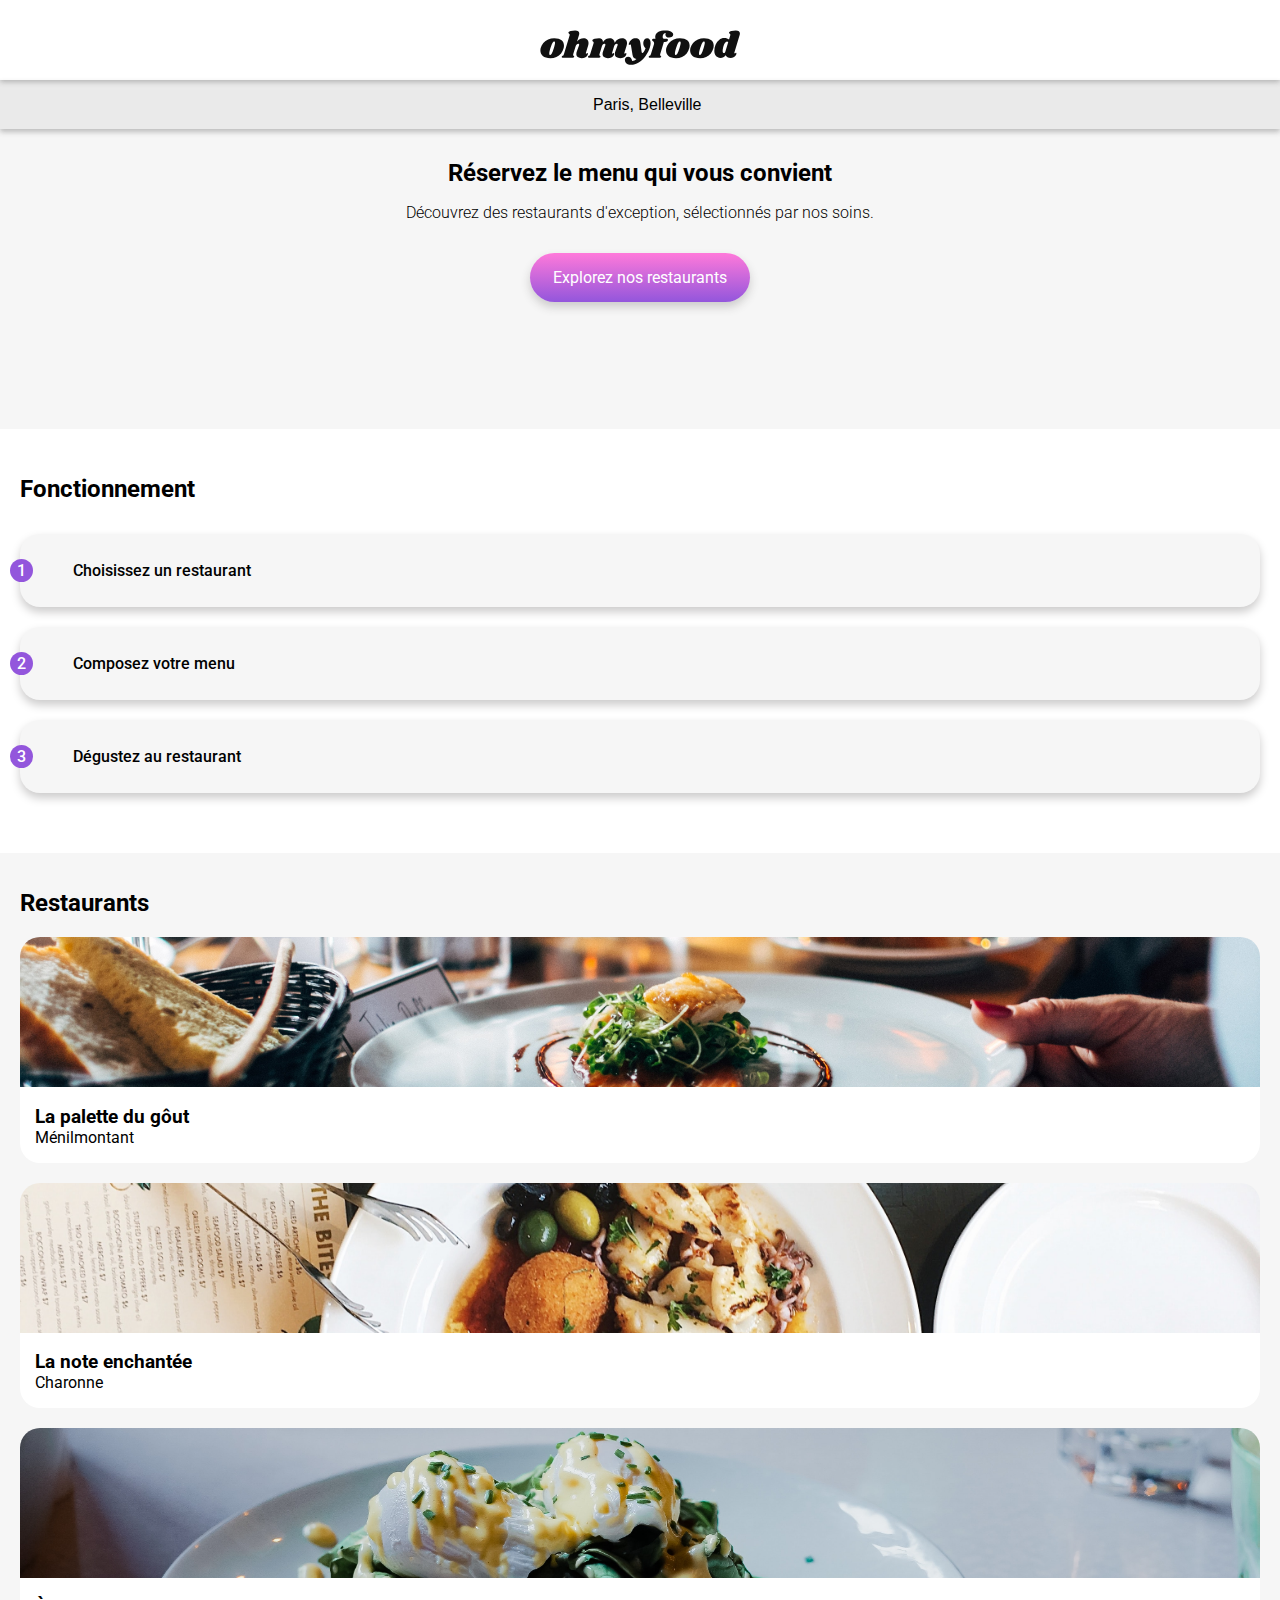
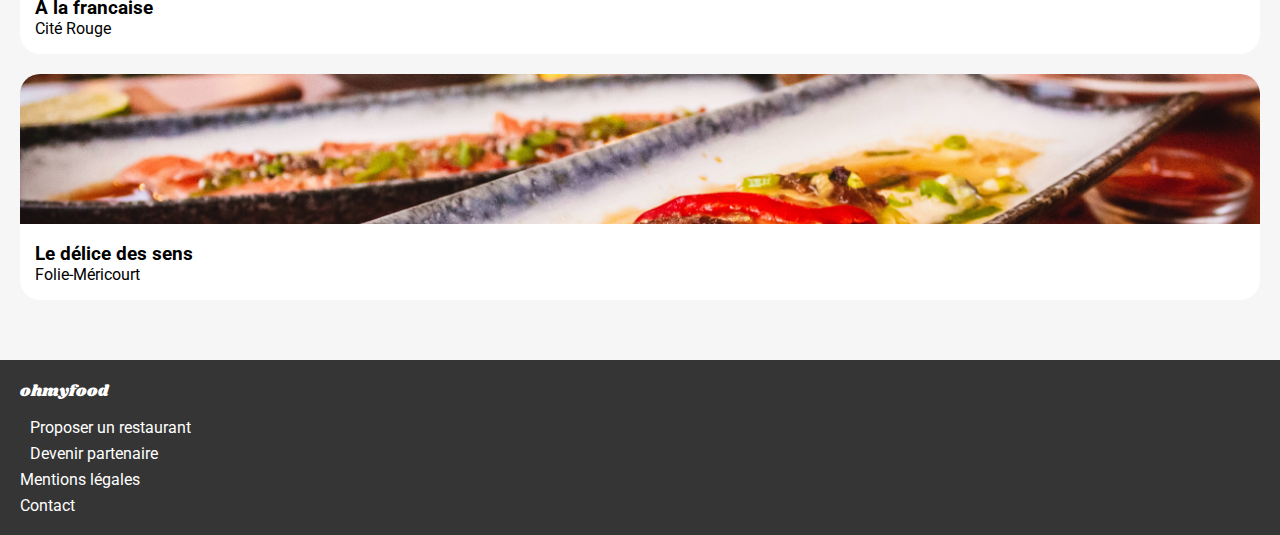
==== index.html @ e58aabde "added menu pages and established links" ====
<!DOCTYPE html>
<html lang="fr">

<head>
    <meta charset="utf-8">
    <meta name="viewport" content="width=device-width, initial-scale=1.0">
    <title>Accueil ohmyfood</title>
    <link rel="stylesheet" href="assets/main.css">
    <link rel="preconnect" href="https://fonts.googleapis.com">
    <link rel="preconnect" href="https://fonts.gstatic.com" crossorigin>
    <link href="https://fonts.googleapis.com/css2?family=Roboto:wght@100;300;400;500;700;900&family=Shrikhand&display=swap" rel="stylesheet">
    <link rel="stylesheet" href="https://cdnjs.cloudflare.com/ajax/libs/font-awesome/6.2.1/css/all.min.css"
        integrity="sha512-MV7K8+y+gLIBoVD59lQIYicR65iaqukzvf/nwasF0nqhPay5w/9lJmVM2hMDcnK1OnMGCdVK+iQrJ7lzPJQd1w=="
        crossorigin="anonymous" referrerpolicy="no-referrer" />
</head>

<body>
    <header>
        <img src="assets/images/logo/ohmyfood@2x.svg" alt="logo ohmyfood" title="Logo" class="logo">
    </header>
    <section class="location-section">
        <i class="fa-solid fa-location-dot"></i>
        <form method="get" action="#">
            <input class="font-placeholder" type="search" name="location" placeholder="Paris, Belleville">
        </form>
    </section>
    <section class="reservation-section">
        <h1 class="h1-reservation">Réservez le menu qui vous convient</h1>
        <p class="p-reservation">Découvrez des restaurants d'exception, sélectionnés par nos soins.</p>
        <a class="a-reservation" href="#">Explorez nos restaurants</a>
    </section>
    <section class="functioning-section">
        <h1>Fonctionnement</h1>
        <div class="functioning">
            <div class="style" href="#"><span class="number">1</span><i class="fa-solid fa-mobile-screen-button fa-lg"></i>Choisissez un restaurant</div>
            <div class="style" href="#"><span class="number">2</span><i class="fa-solid fa-list fa-lg"></i>Composez votre menu</div>
            <div class="style" href="#"><span class="number">3</span><i class="fa-solid fa-store fa-lg i-mauve"></i>Dégustez au restaurant</div>
        </div>
    </section>
    <section class="restaurants-section">
        <h1 class="h1-restaurants">Restaurants</h1>
        <a href="pages/la_palette_du_gout.html" class="restaurants-card" title="La palette du gôut">
            <img src="assets/images/restaurants/jay-wennington-N_Y88TWmGwA-unsplash.jpg" alt="Entrée du restaurant La palette du gôut" class="img-card">
            <div class="content-card">
                <h3 class="h3-card">La palette du gôut</h3>
                <p class="p-card">Ménilmontant</p>
            </div>
        </a>
        <a href="pages/la_note_enchantée.html" class="restaurants-card" title="La note enchantée">
            <img src="assets/images/restaurants/stil-u2Lp8tXIcjw-unsplash.jpg" alt="Plat du restaurant La note enchantée" class="img-card">
            <div class="content-card">
                <h3 class="h3-card">La note enchantée</h3>
                <p class="p-card">Charonne</p>
            </div>
        </a>
        <a href="pages/a_la_française.html" class="restaurants-card" title="À la française">
            <img src="assets/images/restaurants/toa-heftiba-DQKerTsQwi0-unsplash.jpg" alt="Entrée du restaurant, À la française" class="img-card">
            <div class="content-card">
                <h3 class="h3-card">À la francaise</h3>
                <p class="p-card">Cité Rouge</p>
            </div>
        </a>
        <a href="pages/le_delice_des_sens.html" class="restaurants-card" title="Le délice des sens">
            <img src="assets/images/restaurants/louis-hansel-shotsoflouis-qNBGVyOCY8Q-unsplash.jpg" alt="Plat du restaurant Le délice des sens" class="img-card">
            <div class="content-card">
                <h3 class="h3-card">Le délice des sens</h3>
                <p class="p-card">Folie-Méricourt</p>
            </div>
        </a>
    </section>
    <footer>
        <p class="p-footer">ohmyfood</p>
        <div class="a-footer">
            <a href="#"><i class="fa-solid fa-utensils"></i>Proposer un restaurant</a>
            <a href="#"><i class="fa-solid fa-handshake-angle fa-xs"></i>Devenir partenaire</a>
            <a href="#">Mentions légales</a>
            <a href="#">Contact</a>
        </div>
    </footer>
</body>
</html>
---- assets/main.css ----
body {
  margin: 0;
  font-family: "Roboto", sans-serif;
  font-weight: 400;
  font-style: normal;
}

h1 {
  font-size: 24px;
  font-weight: 700;
}

h2 {
  font-family: shrikhand;
  font-weight: 400;
  font-size: 27px;
  padding-top: 30px;
  margin-bottom: -12px;
}

header {
  display: -webkit-box;
  display: -ms-flexbox;
  display: flex;
  -webkit-box-pack: center;
      -ms-flex-pack: center;
          justify-content: center;
  padding-top: 30px;
  padding-bottom: 15px;
  -webkit-box-shadow: 0px 2px 5px rgba(56, 56, 56, 0.3);
          box-shadow: 0px 2px 5px rgba(56, 56, 56, 0.3);
  position: relative;
  z-index: 3;
}
header .logo {
  width: 200px;
}

.location-section {
  display: -webkit-box;
  display: -ms-flexbox;
  display: flex;
  -webkit-box-pack: center;
      -ms-flex-pack: center;
          justify-content: center;
  -webkit-box-align: center;
      -ms-flex-align: center;
          align-items: center;
  padding-top: 15px;
  padding-bottom: 15px;
  padding-left: 60px;
  gap: 10px;
  background-color: #EAEAEA;
  -webkit-box-shadow: 0px 3px 5px rgba(56, 56, 56, 0.3);
          box-shadow: 0px 3px 5px rgba(56, 56, 56, 0.3);
  position: relative;
  z-index: 2;
}
.location-section form input.font-placeholder {
  padding-left: 15px;
  background-color: #EAEAEA;
  border: none;
}
.location-section form input.font-placeholder::-webkit-input-placeholder {
  font-size: 16px;
  font-weight: 500;
  color: #000000;
}
.location-section form input.font-placeholder::-moz-placeholder {
  font-size: 16px;
  font-weight: 500;
  color: #000000;
}
.location-section form input.font-placeholder:-ms-input-placeholder {
  font-size: 16px;
  font-weight: 500;
  color: #000000;
}
.location-section form input.font-placeholder::-ms-input-placeholder {
  font-size: 16px;
  font-weight: 500;
  color: #000000;
}
.location-section form input.font-placeholder::placeholder {
  font-size: 16px;
  font-weight: 500;
  color: #000000;
}

.reservation-section {
  background-color: #F6F6F6;
  text-align: center;
  height: 300px;
}
.reservation-section .h1-reservation {
  margin-top: 0%;
  padding: 30px 50px 0px 50px;
}
.reservation-section .p-reservation {
  font-size: 16px;
  font-weight: 300;
  padding: 0px 30px 30px 30px;
}
.reservation-section .a-reservation {
  border-radius: 25px;
  padding: 15px 23px 15px 23px;
  background-image: -webkit-gradient(linear, left top, left bottom, from(#FF79DA), to(#9356DC));
  background-image: linear-gradient(#FF79DA, #9356DC);
  -webkit-box-shadow: 0px 5px 10px rgb(204, 203, 203);
          box-shadow: 0px 5px 10px rgb(204, 203, 203);
  color: white;
  text-decoration: none;
  cursor: default;
  -webkit-transition: all 800ms;
  transition: all 800ms;
}
.reservation-section .a-reservation:hover {
  -webkit-box-shadow: 0px 5px 10px rgba(102, 102, 102, 0.8);
          box-shadow: 0px 5px 10px rgba(102, 102, 102, 0.8);
  background-image: -webkit-gradient(linear, left top, left bottom, from(#ff88de), to(#9b63df));
  background-image: linear-gradient(#ff88de, #9b63df);
}

.functioning-section {
  padding: 30px 20px 60px 20px;
}
.functioning-section .functioning {
  display: -webkit-box;
  display: -ms-flexbox;
  display: flex;
  -webkit-box-orient: vertical;
  -webkit-box-direction: normal;
      -ms-flex-direction: column;
          flex-direction: column;
  padding-top: 15px;
  gap: 20px;
}
.functioning-section .functioning .style {
  display: -webkit-box;
  display: -ms-flexbox;
  display: flex;
  -webkit-box-align: center;
      -ms-flex-align: center;
          align-items: center;
  font-size: 16px;
  font-weight: 500;
  border-radius: 20px;
  background-color: #F6F6F6;
  -webkit-box-shadow: 0px 5px 10px rgb(204, 203, 203);
          box-shadow: 0px 5px 10px rgb(204, 203, 203);
  color: black;
  padding: 25px 0;
  text-decoration: none;
  gap: 20px;
}
.functioning-section .functioning .style .number {
  background-color: #9356DC;
  color: white;
  border-radius: 90px;
  padding: 2px 7px;
  margin-left: -10px;
}
.functioning-section .functioning .style .i-mauve {
  color: #9356dc;
}
.functioning-section .functioning .style i {
  color: #7e7e7e;
}

.restaurants-section {
  display: -webkit-box;
  display: -ms-flexbox;
  display: flex;
  -webkit-box-pack: center;
      -ms-flex-pack: center;
          justify-content: center;
  -webkit-box-orient: vertical;
  -webkit-box-direction: normal;
      -ms-flex-direction: column;
          flex-direction: column;
  background-color: #F6F6F6;
  gap: 20px;
  padding-bottom: 60px;
}
.restaurants-section .h1-restaurants {
  padding: 20px 20px 0px 20px;
  margin-bottom: 0px;
}
.restaurants-section .restaurants-card {
  display: -webkit-box;
  display: -ms-flexbox;
  display: flex;
  -webkit-box-orient: vertical;
  -webkit-box-direction: normal;
      -ms-flex-direction: column;
          flex-direction: column;
  padding-left: 20px;
  padding-right: 20px;
  text-decoration: none;
  color: black;
}
.restaurants-section .img-card {
  border-radius: 20px 20px 0px 0px;
  height: 150px;
  -o-object-fit: cover;
     object-fit: cover;
}
.restaurants-section .content-card {
  padding-left: 15px;
  background-color: #ffffff;
  border-radius: 0px 0px 20px 20px;
}
.restaurants-section .content-card .h3-card {
  margin-bottom: 0px;
}
.restaurants-section .content-card .p-card {
  margin-top: 0px;
}

footer {
  background: #353535;
  padding: 20px 0px 20px 20px;
}
footer .p-footer {
  font-family: "Shrikhand", serif;
  font-size: 16px;
  color: white;
  margin: 0px;
  padding-bottom: 15px;
}
footer .a-footer {
  display: -webkit-box;
  display: -ms-flexbox;
  display: flex;
  -webkit-box-orient: vertical;
  -webkit-box-direction: normal;
      -ms-flex-direction: column;
          flex-direction: column;
  gap: 7px;
}
footer .a-footer a {
  display: -webkit-box;
  display: -ms-flexbox;
  display: flex;
  -webkit-box-align: center;
      -ms-flex-align: center;
          align-items: center;
  text-decoration: none;
  color: white;
  gap: 10px;
}

header {
  display: -webkit-box;
  display: -ms-flexbox;
  display: flex;
  -webkit-box-pack: center;
      -ms-flex-pack: center;
          justify-content: center;
}
header i {
  color: black;
  padding-left: 20px;
}

.img-restaurant {
  width: 100%;
  max-height: 275px;
  -o-object-fit: cover;
     object-fit: cover;
}

.menu-section {
  background-color: #F6F6F6;
  border-radius: 40px 40px 0px 0px;
  margin-top: -70px;
  padding-left: 17px;
  padding-right: 17px;
  position: relative;
  z-index: 2;
}
.menu-section .h3-menu {
  font-weight: 300;
  font-size: 16px;
  border-bottom: 3px #99E2D0 solid;
  width: 40px;
  padding-bottom: 5px;
  padding-top: 25px;
}
.menu-section .menu-card {
  background-color: #ffffff;
  border-radius: 20px;
  -webkit-box-shadow: 0px 5px 10px rgb(204, 203, 203);
          box-shadow: 0px 5px 10px rgb(204, 203, 203);
  padding-top: 0px;
  padding-left: 15px;
  padding-right: 15px;
  margin-bottom: 15px;
}
.menu-section .menu-card .p-wrong {
  font-size: 16px;
  font-weight: 500;
  margin: 0px;
  padding-top: 10px;
}
.menu-section .menu-card .p-price-display {
  display: -webkit-box;
  display: -ms-flexbox;
  display: flex;
  -webkit-box-orient: horizontal;
  -webkit-box-direction: normal;
      -ms-flex-direction: row;
          flex-direction: row;
  -webkit-box-pack: justify;
      -ms-flex-pack: justify;
          justify-content: space-between;
  font-size: 14px;
  font-weight: 300;
  margin-top: -10px;
}

.display-btn {
  display: -webkit-box;
  display: -ms-flexbox;
  display: flex;
  -webkit-box-pack: center;
      -ms-flex-pack: center;
          justify-content: center;
  margin-top: 40px;
  padding-bottom: 40px;
}
.display-btn .commander-btn {
  font-size: 16px;
  font-weight: 500;
  border-radius: 25px;
  border: none;
  padding: 15px 45px 15px 45px;
  background-image: -webkit-gradient(linear, left top, left bottom, from(#FF79DA), to(#9356DC));
  background-image: linear-gradient(#FF79DA, #9356DC);
  -webkit-box-shadow: 0px 5px 10px rgb(204, 203, 203);
          box-shadow: 0px 5px 10px rgb(204, 203, 203);
  color: white;
  text-decoration: none;
  cursor: default;
  -webkit-transition: all 800ms;
  transition: all 800ms;
}
.display-btn .commander-btn:hover {
  -webkit-box-shadow: 0px 5px 10px rgba(102, 102, 102, 0.8);
          box-shadow: 0px 5px 10px rgba(102, 102, 102, 0.8);
  background-image: -webkit-gradient(linear, left top, left bottom, from(#ff88de), to(#9b63df));
  background-image: linear-gradient(#ff88de, #9b63df);
}/*# sourceMappingURL=main.css.map */
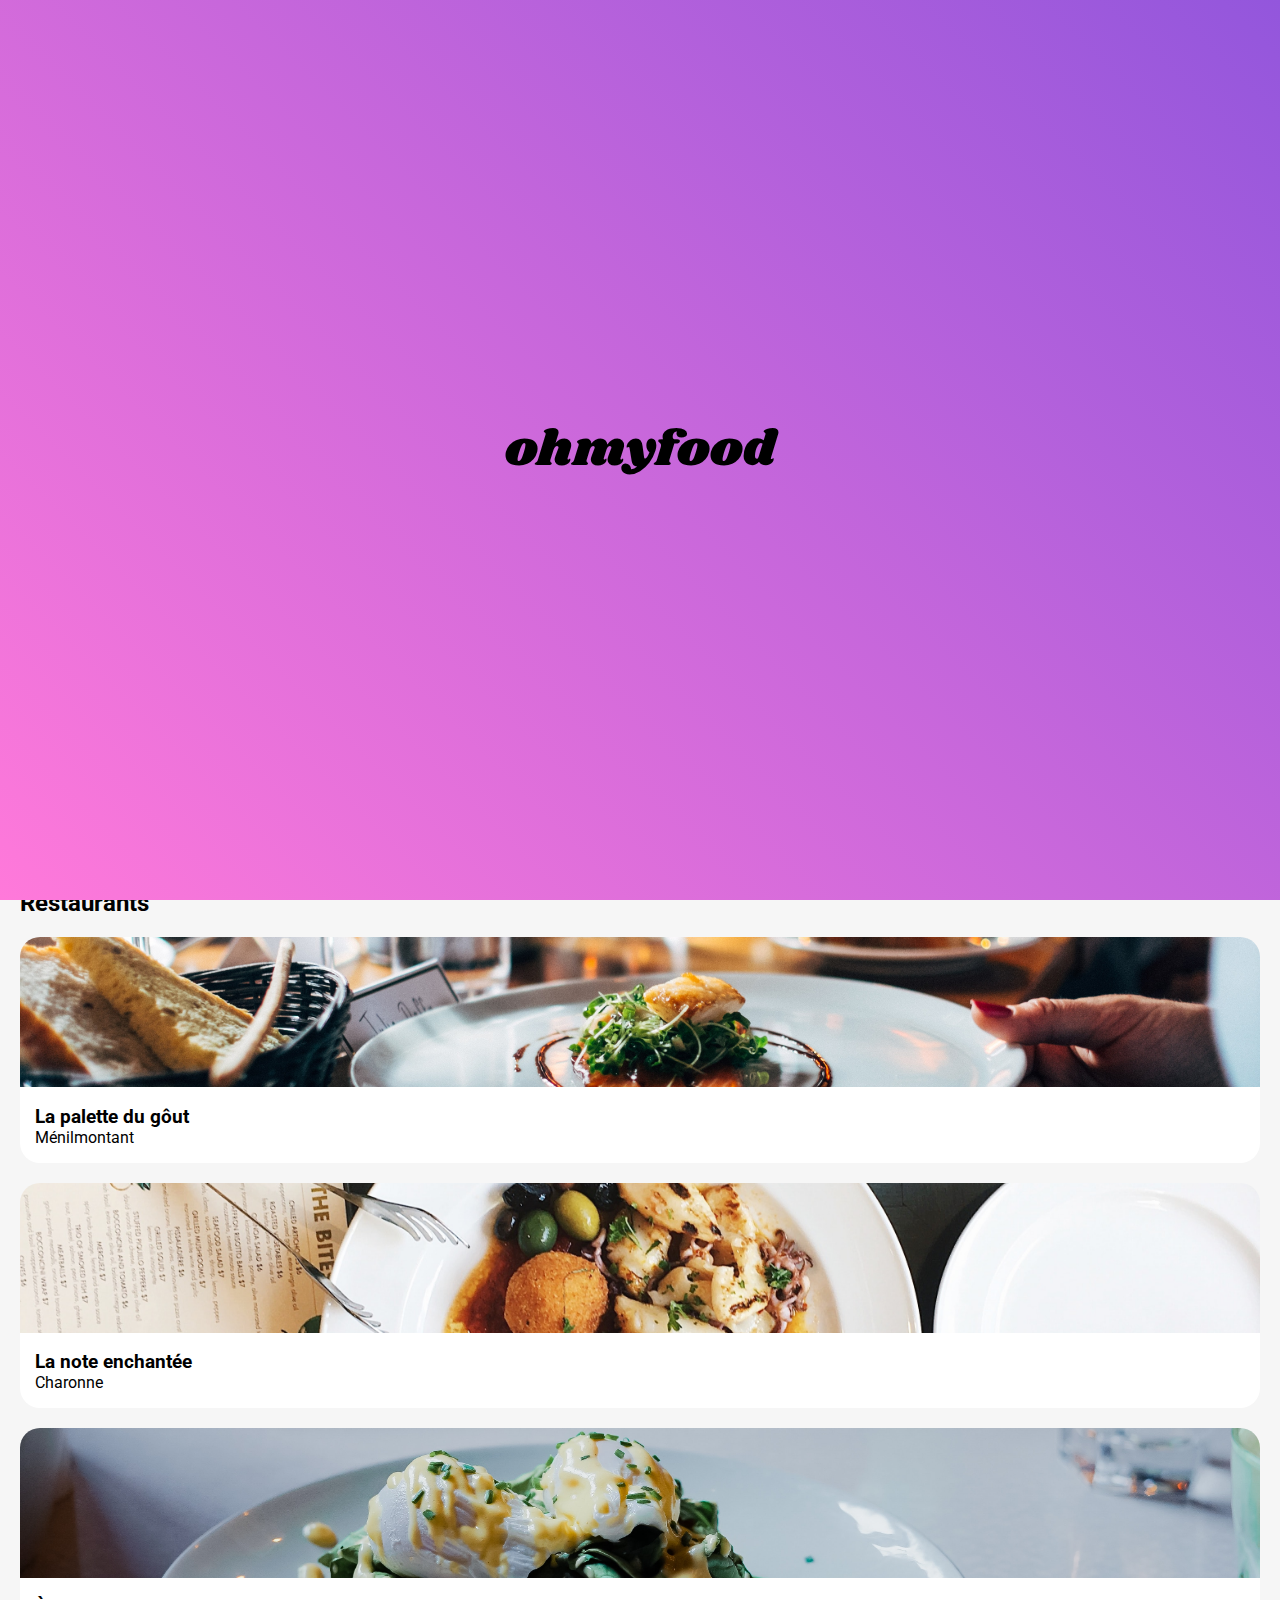
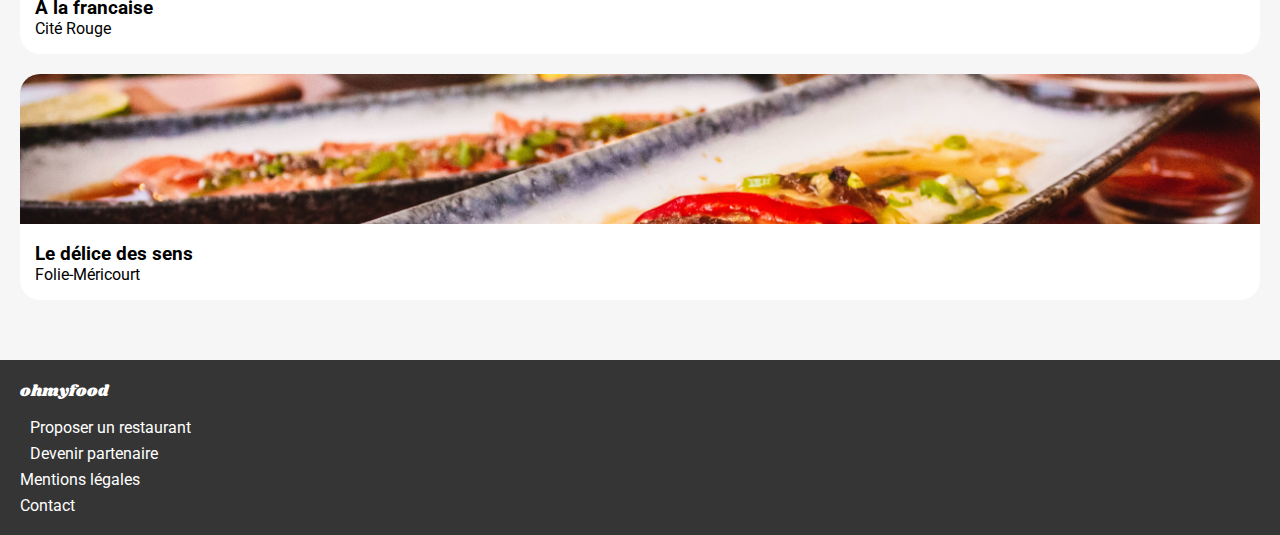
==== commit 13abcf62: "loader ok" ====
--- a/index.html
+++ b/index.html
@@ -15,6 +15,9 @@
 </head>
 
 <body>
+    <div id="loader" class="loader">
+        <p class="loader-text">ohmyfood</p>
+    </div>
     <header>
         <img src="assets/images/logo/ohmyfood@2x.svg" alt="logo ohmyfood" title="Logo" class="logo">
     </header>
--- a/assets/main.css
+++ b/assets/main.css
@@ -350,4 +350,87 @@
           box-shadow: 0px 5px 10px rgba(102, 102, 102, 0.8);
   background-image: -webkit-gradient(linear, left top, left bottom, from(#ff88de), to(#9b63df));
   background-image: linear-gradient(#ff88de, #9b63df);
+}
+
+.loader {
+  width: 100%;
+  height: 100%;
+  position: fixed;
+  background: linear-gradient(45deg, #FF79DA, #9356DC);
+  display: -webkit-box;
+  display: -ms-flexbox;
+  display: flex;
+  -webkit-box-pack: center;
+      -ms-flex-pack: center;
+          justify-content: center;
+  -webkit-box-align: center;
+      -ms-flex-align: center;
+          align-items: center;
+  z-index: 10;
+  -webkit-animation: fadeOut 3s forwards;
+          animation: fadeOut 3s forwards;
+  -webkit-animation-delay: 2s;
+          animation-delay: 2s;
+}
+.loader .loader-text {
+  font-family: Shrikhand;
+  font-size: 50px;
+  -webkit-animation: fadeInOutZoom 5s forwards;
+          animation: fadeInOutZoom 5s forwards;
+}
+
+@-webkit-keyframes fadeOut {
+  0% {
+    opacity: 1;
+    visibility: visible;
+  }
+  100% {
+    opacity: 0;
+    visibility: hidden;
+  }
+}
+
+@keyframes fadeOut {
+  0% {
+    opacity: 1;
+    visibility: visible;
+  }
+  100% {
+    opacity: 0;
+    visibility: hidden;
+  }
+}
+@-webkit-keyframes fadeInOutZoom {
+  0%, 20% {
+    opacity: 0;
+    -webkit-transform: scale(0.5);
+            transform: scale(0.5);
+  }
+  20%, 80% {
+    opacity: 1;
+    -webkit-transform: scale(1.3);
+            transform: scale(1.3);
+  }
+  80%, 100% {
+    opacity: 0;
+    -webkit-transform: scale(1);
+            transform: scale(1);
+  }
+}
+@keyframes fadeInOutZoom {
+  0%, 20% {
+    opacity: 0;
+    -webkit-transform: scale(0.5);
+            transform: scale(0.5);
+  }
+  20%, 80% {
+    opacity: 1;
+    -webkit-transform: scale(1.3);
+            transform: scale(1.3);
+  }
+  80%, 100% {
+    opacity: 0;
+    -webkit-transform: scale(1);
+            transform: scale(1);
+  }
 }/*# sourceMappingURL=main.css.map */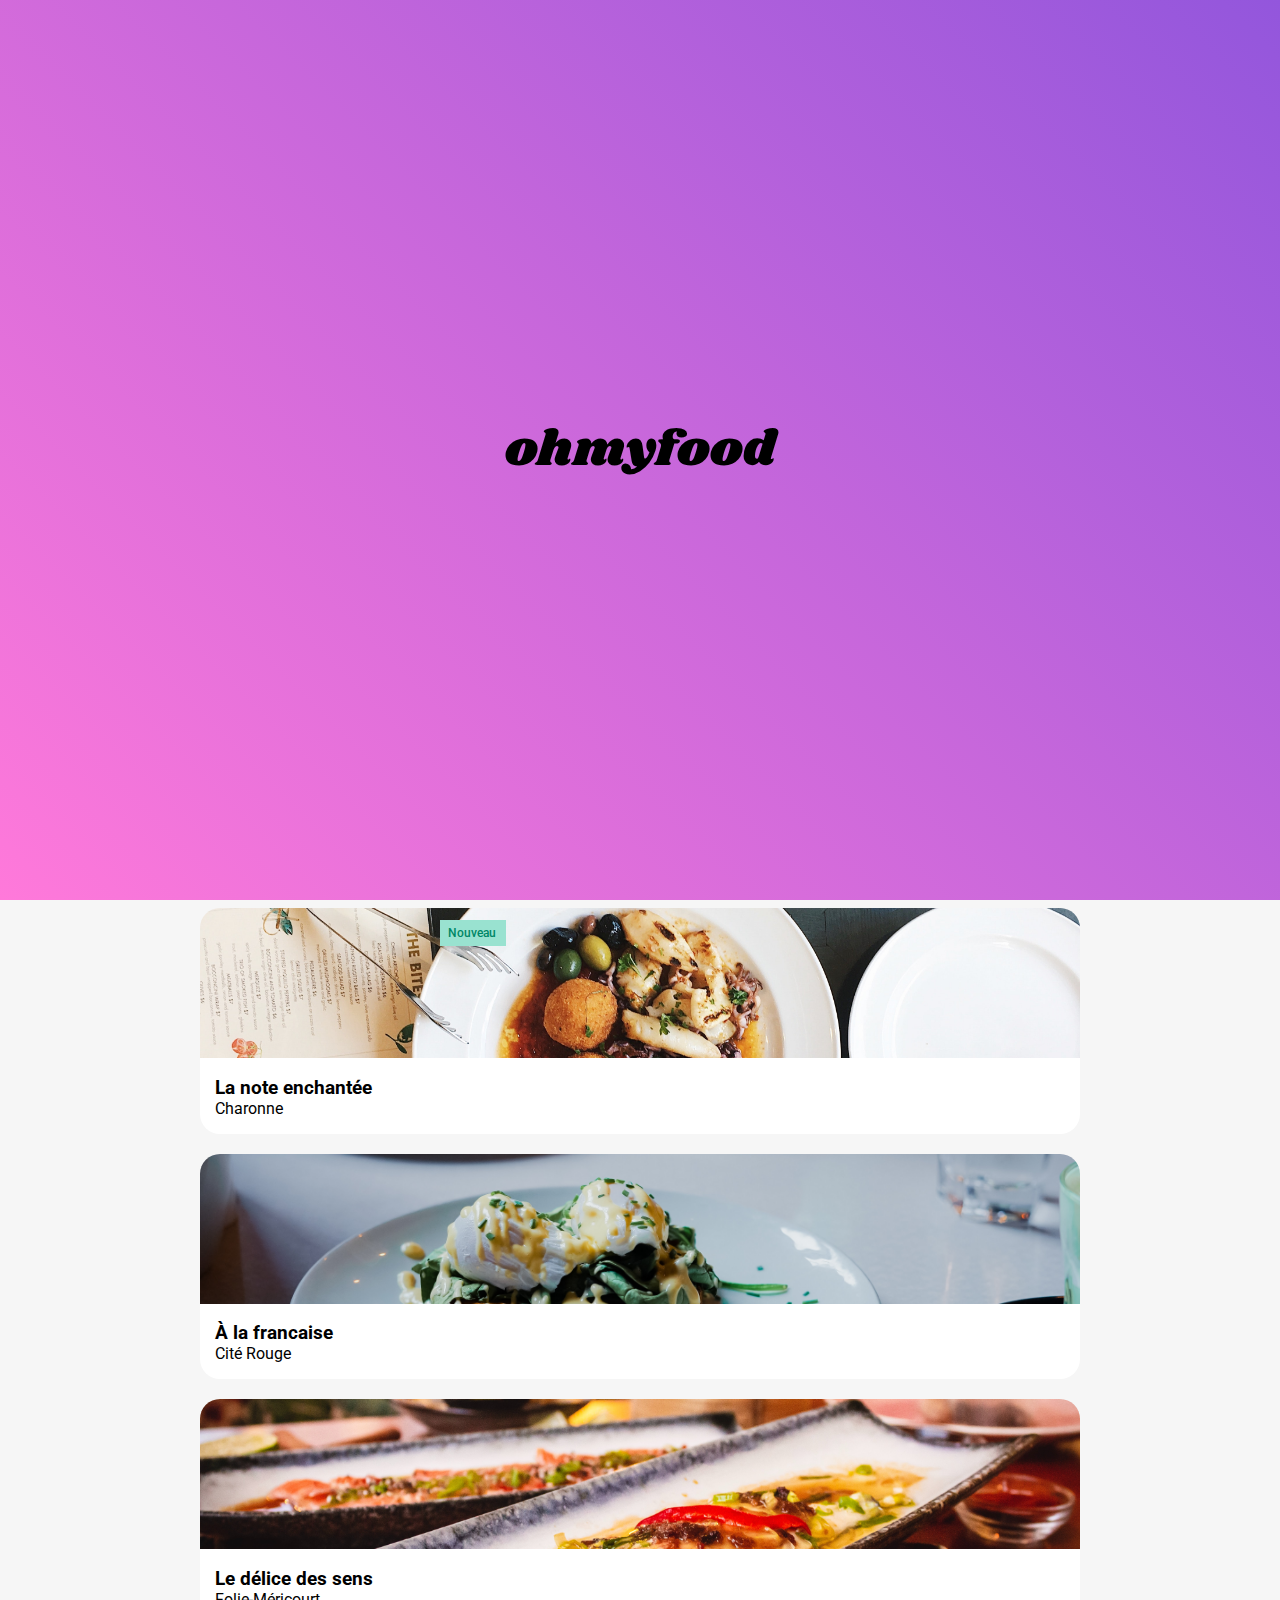
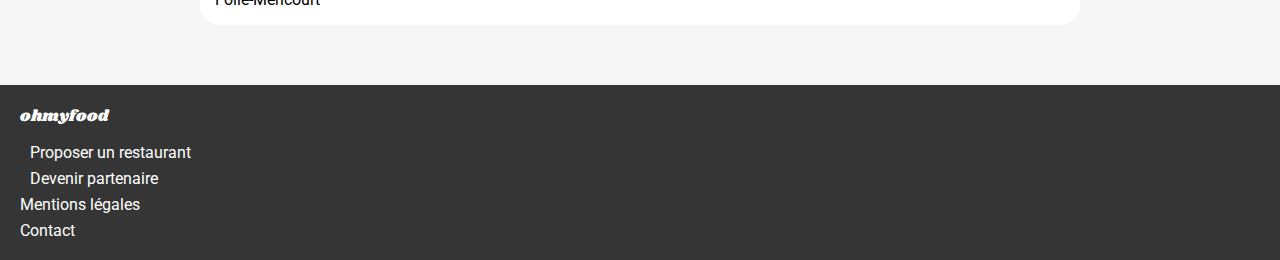
==== commit b966baa4: "font correction" ====
--- a/index.html
+++ b/index.html
@@ -35,21 +35,26 @@
     <section class="functioning-section">
         <h1>Fonctionnement</h1>
         <div class="functioning">
-            <div class="style" href="#"><span class="number">1</span><i class="fa-solid fa-mobile-screen-button fa-lg"></i>Choisissez un restaurant</div>
-            <div class="style" href="#"><span class="number">2</span><i class="fa-solid fa-list fa-lg"></i>Composez votre menu</div>
-            <div class="style" href="#"><span class="number">3</span><i class="fa-solid fa-store fa-lg i-mauve"></i>Dégustez au restaurant</div>
+            <div class="style"><span class="number">1</span><i class="fa-solid fa-mobile-screen-button fa-lg"></i>Choisissez un restaurant</div>
+            <div class="style"><span class="number">2</span><i class="fa-solid fa-list fa-lg"></i>Composez votre menu</div>
+            <div class="style"><span class="number">3</span><i class="fa-solid fa-store fa-lg i-mauve"></i>Dégustez au restaurant</div>
         </div>
     </section>
     <section class="restaurants-section">
         <h1 class="h1-restaurants">Restaurants</h1>
         <a href="pages/la_palette_du_gout.html" class="restaurants-card" title="La palette du gôut">
+            <p class="img-new">Nouveau</p>
             <img src="assets/images/restaurants/jay-wennington-N_Y88TWmGwA-unsplash.jpg" alt="Entrée du restaurant La palette du gôut" class="img-card">
             <div class="content-card">
                 <h3 class="h3-card">La palette du gôut</h3>
                 <p class="p-card">Ménilmontant</p>
+                
+                    <i class="fa-regular fa-heart fa-lg like"></i>
+                  
             </div>
         </a>
         <a href="pages/la_note_enchantée.html" class="restaurants-card" title="La note enchantée">
+            <p class="img-new">Nouveau</p>
             <img src="assets/images/restaurants/stil-u2Lp8tXIcjw-unsplash.jpg" alt="Plat du restaurant La note enchantée" class="img-card">
             <div class="content-card">
                 <h3 class="h3-card">La note enchantée</h3>
--- a/assets/main.css
+++ b/assets/main.css
@@ -13,7 +13,7 @@
 h2 {
   font-family: shrikhand;
   font-weight: 400;
-  font-size: 27px;
+  font-size: 25px;
   padding-top: 30px;
   margin-bottom: -12px;
 }
@@ -33,7 +33,13 @@
   z-index: 3;
 }
 header .logo {
-  width: 200px;
+  width: 150px;
+}
+@media (min-width: 1024px) {
+  header {
+    -webkit-box-shadow: none;
+            box-shadow: none;
+  }
 }
 
 .location-section {
@@ -56,6 +62,12 @@
   position: relative;
   z-index: 2;
 }
+@media (min-width: 1024px) {
+  .location-section {
+    -webkit-box-shadow: none;
+            box-shadow: none;
+  }
+}
 .location-section form input.font-placeholder {
   padding-left: 15px;
   background-color: #EAEAEA;
@@ -92,9 +104,19 @@
   text-align: center;
   height: 300px;
 }
+@media (min-width: 1024px) {
+  .reservation-section {
+    height: 220px;
+  }
+}
 .reservation-section .h1-reservation {
   margin-top: 0%;
   padding: 30px 50px 0px 50px;
+}
+@media (min-width: 1024px) {
+  .reservation-section .h1-reservation {
+    font-size: 30px;
+  }
 }
 .reservation-section .p-reservation {
   font-size: 16px;
@@ -124,6 +146,12 @@
 .functioning-section {
   padding: 30px 20px 60px 20px;
 }
+@media (min-width: 1024px) {
+  .functioning-section {
+    margin-left: 180px;
+    margin-right: 180px;
+  }
+}
 .functioning-section .functioning {
   display: -webkit-box;
   display: -ms-flexbox;
@@ -135,7 +163,17 @@
   padding-top: 15px;
   gap: 20px;
 }
+@media (min-width: 1024px) {
+  .functioning-section .functioning {
+    -webkit-box-orient: horizontal;
+    -webkit-box-direction: normal;
+        -ms-flex-direction: row;
+            flex-direction: row;
+    gap: 30px;
+  }
+}
 .functioning-section .functioning .style {
+  width: 335px;
   display: -webkit-box;
   display: -ms-flexbox;
   display: flex;
@@ -182,6 +220,12 @@
   gap: 20px;
   padding-bottom: 60px;
 }
+@media (min-width: 1024px) {
+  .restaurants-section {
+    padding-left: 180px;
+    padding-right: 180px;
+  }
+}
 .restaurants-section .h1-restaurants {
   padding: 20px 20px 0px 20px;
   margin-bottom: 0px;
@@ -205,6 +249,17 @@
   -o-object-fit: cover;
      object-fit: cover;
 }
+.restaurants-section .img-new {
+  position: absolute;
+  margin-left: 240px;
+  width: 52px;
+  font-size: 12px;
+  font-weight: 500;
+  color: #008766;
+  border: 1px solid #99E2D0;
+  background-color: #99E2D0;
+  padding: 5px 5px 5px 7px;
+}
 .restaurants-section .content-card {
   padding-left: 15px;
   background-color: #ffffff;
@@ -258,9 +313,12 @@
       -ms-flex-pack: center;
           justify-content: center;
 }
-header i {
+
+.i-header {
+  position: absolute;
   color: black;
-  padding-left: 20px;
+  margin-top: -38px;
+  margin-left: 10px;
 }
 
 .img-restaurant {
@@ -317,6 +375,9 @@
   font-size: 14px;
   font-weight: 300;
   margin-top: -10px;
+}
+.menu-section .menu-card .price {
+  margin-right: -70px;
 }
 
 .display-btn {
@@ -433,4 +494,102 @@
     -webkit-transform: scale(1);
             transform: scale(1);
   }
+}
+.check {
+  border: 1px solid #99E2D0;
+  padding: 7px 2px 7px 2px;
+  border-radius: 50%;
+  color: #99E2D0;
+  background-color: #ffffff;
+  margin-bottom: 22px;
+}
+
+.check-anim {
+  display: -webkit-box;
+  display: -ms-flexbox;
+  display: flex;
+  -webkit-box-pack: center;
+      -ms-flex-pack: center;
+          justify-content: center;
+  width: 50px;
+  margin-top: -20px;
+  margin-right: -15px;
+  padding-top: 25px;
+  background-color: #99E2D0;
+  border-radius: 0px 20px 20px 0px;
+}
+
+@-webkit-keyframes fadeIn {
+  from {
+    opacity: 0;
+    -webkit-transform: translateY(20px);
+            transform: translateY(20px);
+  }
+  to {
+    opacity: 1;
+    -webkit-transform: translateY(0);
+            transform: translateY(0);
+  }
+}
+
+@keyframes fadeIn {
+  from {
+    opacity: 0;
+    -webkit-transform: translateY(20px);
+            transform: translateY(20px);
+  }
+  to {
+    opacity: 1;
+    -webkit-transform: translateY(0);
+            transform: translateY(0);
+  }
+}
+.menu-card {
+  opacity: 0;
+  -webkit-animation: fadeIn 0.5s forwards;
+          animation: fadeIn 0.5s forwards;
+}
+.menu-card:nth-of-type(1) {
+  -webkit-animation-delay: 0s;
+          animation-delay: 0s;
+}
+.menu-card:nth-of-type(2) {
+  -webkit-animation-delay: 0.5s;
+          animation-delay: 0.5s;
+}
+.menu-card:nth-of-type(3) {
+  -webkit-animation-delay: 1s;
+          animation-delay: 1s;
+}
+.menu-card:nth-of-type(4) {
+  -webkit-animation-delay: 1.5s;
+          animation-delay: 1.5s;
+}
+.menu-card:nth-of-type(5) {
+  -webkit-animation-delay: 2s;
+          animation-delay: 2s;
+}
+.menu-card:nth-of-type(6) {
+  -webkit-animation-delay: 2.5s;
+          animation-delay: 2.5s;
+}
+.menu-card:nth-of-type(7) {
+  -webkit-animation-delay: 3s;
+          animation-delay: 3s;
+}
+.menu-card:nth-of-type(8) {
+  -webkit-animation-delay: 3.5s;
+          animation-delay: 3.5s;
+}
+.menu-card:nth-of-type(9) {
+  -webkit-animation-delay: 4s;
+          animation-delay: 4s;
+}
+.menu-card:nth-of-type(10) {
+  -webkit-animation-delay: 4.5s;
+          animation-delay: 4.5s;
+}
+.menu-card:nth-of-type(11) {
+  -webkit-animation-delay: 5s;
+          animation-delay: 5s;
 }/*# sourceMappingURL=main.css.map */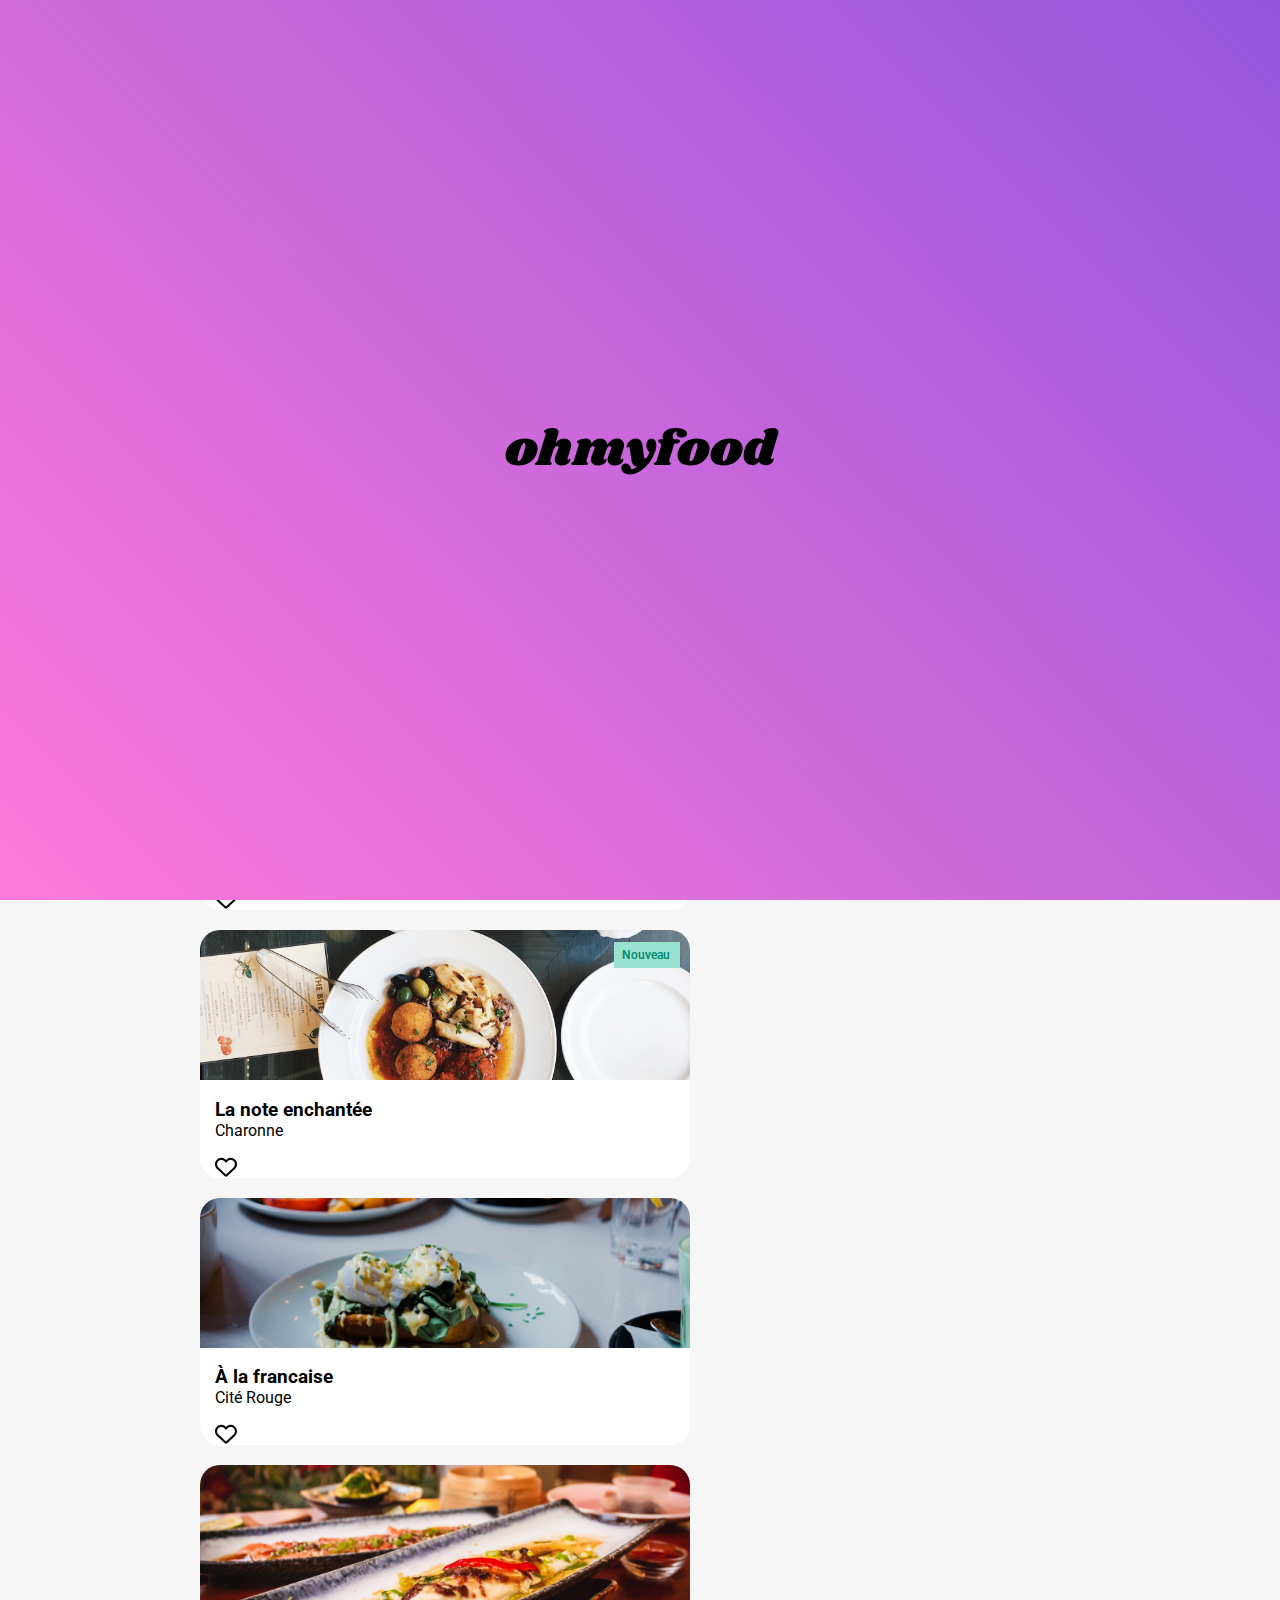
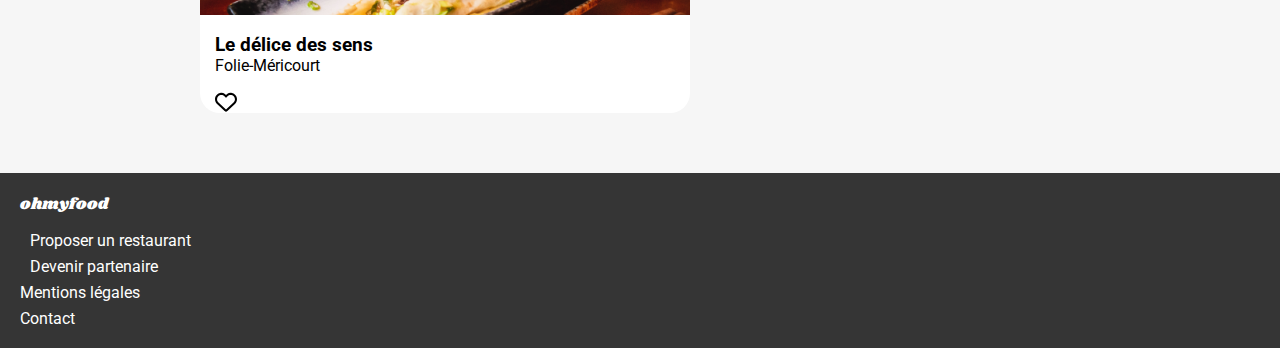
==== commit c912af0f: "animation like finished" ====
--- a/index.html
+++ b/index.html
@@ -42,15 +42,26 @@
     </section>
     <section class="restaurants-section">
         <h1 class="h1-restaurants">Restaurants</h1>
+    <div class="media-active">
         <a href="pages/la_palette_du_gout.html" class="restaurants-card" title="La palette du gôut">
             <p class="img-new">Nouveau</p>
             <img src="assets/images/restaurants/jay-wennington-N_Y88TWmGwA-unsplash.jpg" alt="Entrée du restaurant La palette du gôut" class="img-card">
             <div class="content-card">
                 <h3 class="h3-card">La palette du gôut</h3>
                 <p class="p-card">Ménilmontant</p>
-                
-                    <i class="fa-regular fa-heart fa-lg like"></i>
-                  
+                <div class="icon-container">
+                     <svg class="icon icon1" xmlns="http://www.w3.org/2000/svg" viewBox="0 0 512 512" width="22" height="22">
+                        <defs>
+                          <linearGradient id="myGradient" x1="0%" y1="0%" x2="100%" y2="100%">
+                            <stop offset="0%" style="stop-color:#FF79DA;stop-opacity:1" />
+                            <stop offset="100%" style="stop-color:#9356DC;stop-opacity:1" />
+                          </linearGradient>
+                        </defs>
+                        <path fill="url(#myGradient)" d="M47.6 300.4L228.3 469.1c7.5 7 17.4 10.9 27.7 10.9s20.2-3.9 27.7-10.9L464.4 300.4c30.4-28.3 47.6-68 47.6-109.5v-5.8c0-69.9-50.5-129.5-119.4-141C347 36.5 300.6 51.4 268 84L256 96 244 84c-32.6-32.6-79-47.5-124.6-39.9C50.5 55.6 0 115.2 0 185.1v5.8c0 41.5 17.2 81.2 47.6 109.5z"/>
+                      </svg>
+                      <svg class="icon icon2" xmlns="http://www.w3.org/2000/svg" height="22" width="22" viewBox="0 0 512 512">
+                        <path d="M225.8 468.2l-2.5-2.3L48.1 303.2C17.4 274.7 0 234.7 0 192.8l0-3.3c0-70.4 50-130.8 119.2-144C158.6 37.9 198.9 47 231 69.6c9 6.4 17.4 13.8 25 22.3c4.2-4.8 8.7-9.2 13.5-13.3c3.7-3.2 7.5-6.2 11.5-9c0 0 0 0 0 0C313.1 47 353.4 37.9 392.8 45.4C462 58.6 512 119.1 512 189.5l0 3.3c0 41.9-17.4 81.9-48.1 110.4L288.7 465.9l-2.5 2.3c-8.2 7.6-19 11.9-30.2 11.9s-22-4.2-30.2-11.9zM239.1 145c-.4-.3-.7-.7-1-1.1l-17.8-20-.1-.1s0 0 0 0c-23.1-25.9-58-37.7-92-31.2C81.6 101.5 48 142.1 48 189.5l0 3.3c0 28.5 11.9 55.8 32.8 75.2L256 430.7 431.2 268c20.9-19.4 32.8-46.7 32.8-75.2l0-3.3c0-47.3-33.6-88-80.1-96.9c-34-6.5-69 5.4-92 31.2c0 0 0 0-.1 .1s0 0-.1 .1l-17.8 20c-.3 .4-.7 .7-1 1.1c-4.5 4.5-10.6 7-16.9 7s-12.4-2.5-16.9-7z"/></svg>
+                </div>
             </div>
         </a>
         <a href="pages/la_note_enchantée.html" class="restaurants-card" title="La note enchantée">
@@ -59,6 +70,19 @@
             <div class="content-card">
                 <h3 class="h3-card">La note enchantée</h3>
                 <p class="p-card">Charonne</p>
+                <div class="icon-container">
+                    <svg class="icon icon1" xmlns="http://www.w3.org/2000/svg" viewBox="0 0 512 512" width="22" height="22">
+                       <defs>
+                         <linearGradient id="myGradient" x1="0%" y1="0%" x2="100%" y2="100%">
+                           <stop offset="0%" style="stop-color:#FF79DA;stop-opacity:1" />
+                           <stop offset="100%" style="stop-color:#9356DC;stop-opacity:1" />
+                         </linearGradient>
+                       </defs>
+                       <path fill="url(#myGradient)" d="M47.6 300.4L228.3 469.1c7.5 7 17.4 10.9 27.7 10.9s20.2-3.9 27.7-10.9L464.4 300.4c30.4-28.3 47.6-68 47.6-109.5v-5.8c0-69.9-50.5-129.5-119.4-141C347 36.5 300.6 51.4 268 84L256 96 244 84c-32.6-32.6-79-47.5-124.6-39.9C50.5 55.6 0 115.2 0 185.1v5.8c0 41.5 17.2 81.2 47.6 109.5z"/>
+                     </svg>
+                     <svg class="icon icon2" xmlns="http://www.w3.org/2000/svg" height="22" width="22" viewBox="0 0 512 512">
+                       <path d="M225.8 468.2l-2.5-2.3L48.1 303.2C17.4 274.7 0 234.7 0 192.8l0-3.3c0-70.4 50-130.8 119.2-144C158.6 37.9 198.9 47 231 69.6c9 6.4 17.4 13.8 25 22.3c4.2-4.8 8.7-9.2 13.5-13.3c3.7-3.2 7.5-6.2 11.5-9c0 0 0 0 0 0C313.1 47 353.4 37.9 392.8 45.4C462 58.6 512 119.1 512 189.5l0 3.3c0 41.9-17.4 81.9-48.1 110.4L288.7 465.9l-2.5 2.3c-8.2 7.6-19 11.9-30.2 11.9s-22-4.2-30.2-11.9zM239.1 145c-.4-.3-.7-.7-1-1.1l-17.8-20-.1-.1s0 0 0 0c-23.1-25.9-58-37.7-92-31.2C81.6 101.5 48 142.1 48 189.5l0 3.3c0 28.5 11.9 55.8 32.8 75.2L256 430.7 431.2 268c20.9-19.4 32.8-46.7 32.8-75.2l0-3.3c0-47.3-33.6-88-80.1-96.9c-34-6.5-69 5.4-92 31.2c0 0 0 0-.1 .1s0 0-.1 .1l-17.8 20c-.3 .4-.7 .7-1 1.1c-4.5 4.5-10.6 7-16.9 7s-12.4-2.5-16.9-7z"/></svg>
+                </div>
             </div>
         </a>
         <a href="pages/a_la_française.html" class="restaurants-card" title="À la française">
@@ -66,6 +90,19 @@
             <div class="content-card">
                 <h3 class="h3-card">À la francaise</h3>
                 <p class="p-card">Cité Rouge</p>
+                <div class="icon-container">
+                    <svg class="icon icon1" xmlns="http://www.w3.org/2000/svg" viewBox="0 0 512 512" width="22" height="22">
+                       <defs>
+                         <linearGradient id="myGradient" x1="0%" y1="0%" x2="100%" y2="100%">
+                           <stop offset="0%" style="stop-color:#FF79DA;stop-opacity:1" />
+                           <stop offset="100%" style="stop-color:#9356DC;stop-opacity:1" />
+                         </linearGradient>
+                       </defs>
+                       <path fill="url(#myGradient)" d="M47.6 300.4L228.3 469.1c7.5 7 17.4 10.9 27.7 10.9s20.2-3.9 27.7-10.9L464.4 300.4c30.4-28.3 47.6-68 47.6-109.5v-5.8c0-69.9-50.5-129.5-119.4-141C347 36.5 300.6 51.4 268 84L256 96 244 84c-32.6-32.6-79-47.5-124.6-39.9C50.5 55.6 0 115.2 0 185.1v5.8c0 41.5 17.2 81.2 47.6 109.5z"/>
+                     </svg>
+                     <svg class="icon icon2" xmlns="http://www.w3.org/2000/svg" height="22" width="22" viewBox="0 0 512 512">
+                       <path d="M225.8 468.2l-2.5-2.3L48.1 303.2C17.4 274.7 0 234.7 0 192.8l0-3.3c0-70.4 50-130.8 119.2-144C158.6 37.9 198.9 47 231 69.6c9 6.4 17.4 13.8 25 22.3c4.2-4.8 8.7-9.2 13.5-13.3c3.7-3.2 7.5-6.2 11.5-9c0 0 0 0 0 0C313.1 47 353.4 37.9 392.8 45.4C462 58.6 512 119.1 512 189.5l0 3.3c0 41.9-17.4 81.9-48.1 110.4L288.7 465.9l-2.5 2.3c-8.2 7.6-19 11.9-30.2 11.9s-22-4.2-30.2-11.9zM239.1 145c-.4-.3-.7-.7-1-1.1l-17.8-20-.1-.1s0 0 0 0c-23.1-25.9-58-37.7-92-31.2C81.6 101.5 48 142.1 48 189.5l0 3.3c0 28.5 11.9 55.8 32.8 75.2L256 430.7 431.2 268c20.9-19.4 32.8-46.7 32.8-75.2l0-3.3c0-47.3-33.6-88-80.1-96.9c-34-6.5-69 5.4-92 31.2c0 0 0 0-.1 .1s0 0-.1 .1l-17.8 20c-.3 .4-.7 .7-1 1.1c-4.5 4.5-10.6 7-16.9 7s-12.4-2.5-16.9-7z"/></svg>
+                </div>
             </div>
         </a>
         <a href="pages/le_delice_des_sens.html" class="restaurants-card" title="Le délice des sens">
@@ -73,8 +110,22 @@
             <div class="content-card">
                 <h3 class="h3-card">Le délice des sens</h3>
                 <p class="p-card">Folie-Méricourt</p>
+                <div class="icon-container">
+                    <svg class="icon icon1" xmlns="http://www.w3.org/2000/svg" viewBox="0 0 512 512" width="22" height="22">
+                       <defs>
+                         <linearGradient id="myGradient" x1="0%" y1="0%" x2="100%" y2="100%">
+                           <stop offset="0%" style="stop-color:#FF79DA;stop-opacity:1" />
+                           <stop offset="100%" style="stop-color:#9356DC;stop-opacity:1" />
+                         </linearGradient>
+                       </defs>
+                       <path fill="url(#myGradient)" d="M47.6 300.4L228.3 469.1c7.5 7 17.4 10.9 27.7 10.9s20.2-3.9 27.7-10.9L464.4 300.4c30.4-28.3 47.6-68 47.6-109.5v-5.8c0-69.9-50.5-129.5-119.4-141C347 36.5 300.6 51.4 268 84L256 96 244 84c-32.6-32.6-79-47.5-124.6-39.9C50.5 55.6 0 115.2 0 185.1v5.8c0 41.5 17.2 81.2 47.6 109.5z"/>
+                     </svg>
+                     <svg class="icon icon2" xmlns="http://www.w3.org/2000/svg" height="22" width="22" viewBox="0 0 512 512">
+                       <path d="M225.8 468.2l-2.5-2.3L48.1 303.2C17.4 274.7 0 234.7 0 192.8l0-3.3c0-70.4 50-130.8 119.2-144C158.6 37.9 198.9 47 231 69.6c9 6.4 17.4 13.8 25 22.3c4.2-4.8 8.7-9.2 13.5-13.3c3.7-3.2 7.5-6.2 11.5-9c0 0 0 0 0 0C313.1 47 353.4 37.9 392.8 45.4C462 58.6 512 119.1 512 189.5l0 3.3c0 41.9-17.4 81.9-48.1 110.4L288.7 465.9l-2.5 2.3c-8.2 7.6-19 11.9-30.2 11.9s-22-4.2-30.2-11.9zM239.1 145c-.4-.3-.7-.7-1-1.1l-17.8-20-.1-.1s0 0 0 0c-23.1-25.9-58-37.7-92-31.2C81.6 101.5 48 142.1 48 189.5l0 3.3c0 28.5 11.9 55.8 32.8 75.2L256 430.7 431.2 268c20.9-19.4 32.8-46.7 32.8-75.2l0-3.3c0-47.3-33.6-88-80.1-96.9c-34-6.5-69 5.4-92 31.2c0 0 0 0-.1 .1s0 0-.1 .1l-17.8 20c-.3 .4-.7 .7-1 1.1c-4.5 4.5-10.6 7-16.9 7s-12.4-2.5-16.9-7z"/></svg>
+                </div>
             </div>
         </a>
+    </div>
     </section>
     <footer>
         <p class="p-footer">ohmyfood</p>
@@ -82,7 +133,7 @@
             <a href="#"><i class="fa-solid fa-utensils"></i>Proposer un restaurant</a>
             <a href="#"><i class="fa-solid fa-handshake-angle fa-xs"></i>Devenir partenaire</a>
             <a href="#">Mentions légales</a>
-            <a href="#">Contact</a>
+            <a href="mailto:someone@example.com">Contact</a>
         </div>
     </footer>
 </body>
--- a/assets/main.css
+++ b/assets/main.css
@@ -231,6 +231,8 @@
   margin-bottom: 0px;
 }
 .restaurants-section .restaurants-card {
+  position: relative;
+  width: 320px;
   display: -webkit-box;
   display: -ms-flexbox;
   display: flex;
@@ -243,6 +245,11 @@
   text-decoration: none;
   color: black;
 }
+@media (min-width: 1024px) {
+  .restaurants-section .restaurants-card {
+    width: 490px;
+  }
+}
 .restaurants-section .img-card {
   border-radius: 20px 20px 0px 0px;
   height: 150px;
@@ -251,7 +258,7 @@
 }
 .restaurants-section .img-new {
   position: absolute;
-  margin-left: 240px;
+  right: 30px;
   width: 52px;
   font-size: 12px;
   font-weight: 500;
@@ -270,6 +277,27 @@
 }
 .restaurants-section .content-card .p-card {
   margin-top: 0px;
+}
+
+.media-active {
+  display: -webkit-box;
+  display: -ms-flexbox;
+  display: flex;
+  -webkit-box-orient: vertical;
+  -webkit-box-direction: normal;
+      -ms-flex-direction: column;
+          flex-direction: column;
+  gap: 20px;
+}
+@media (min-width: 1024px) {
+  .media-active {
+    -webkit-box-orient: horizontal;
+    -webkit-box-direction: normal;
+        -ms-flex-direction: row;
+            flex-direction: row;
+    -ms-flex-wrap: wrap;
+        flex-wrap: wrap;
+  }
 }
 
 footer {
@@ -592,4 +620,32 @@
 .menu-card:nth-of-type(11) {
   -webkit-animation-delay: 5s;
           animation-delay: 5s;
+}
+
+.icon-container {
+  position: relative;
+  width: 22px;
+  height: 22px;
+}
+.icon-container .icon {
+  position: absolute;
+  right: 100px;
+  top: 0;
+  left: 0;
+  width: 100%;
+  height: 100%;
+  -webkit-transition: opacity 0.2s;
+  transition: opacity 0.2s;
+}
+.icon-container .icon.icon1 {
+  opacity: 0;
+}
+.icon-container .icon.icon2 {
+  opacity: 1;
+}
+.icon-container:hover .icon1 {
+  opacity: 1;
+}
+.icon-container:hover .icon2 {
+  opacity: 0;
 }/*# sourceMappingURL=main.css.map */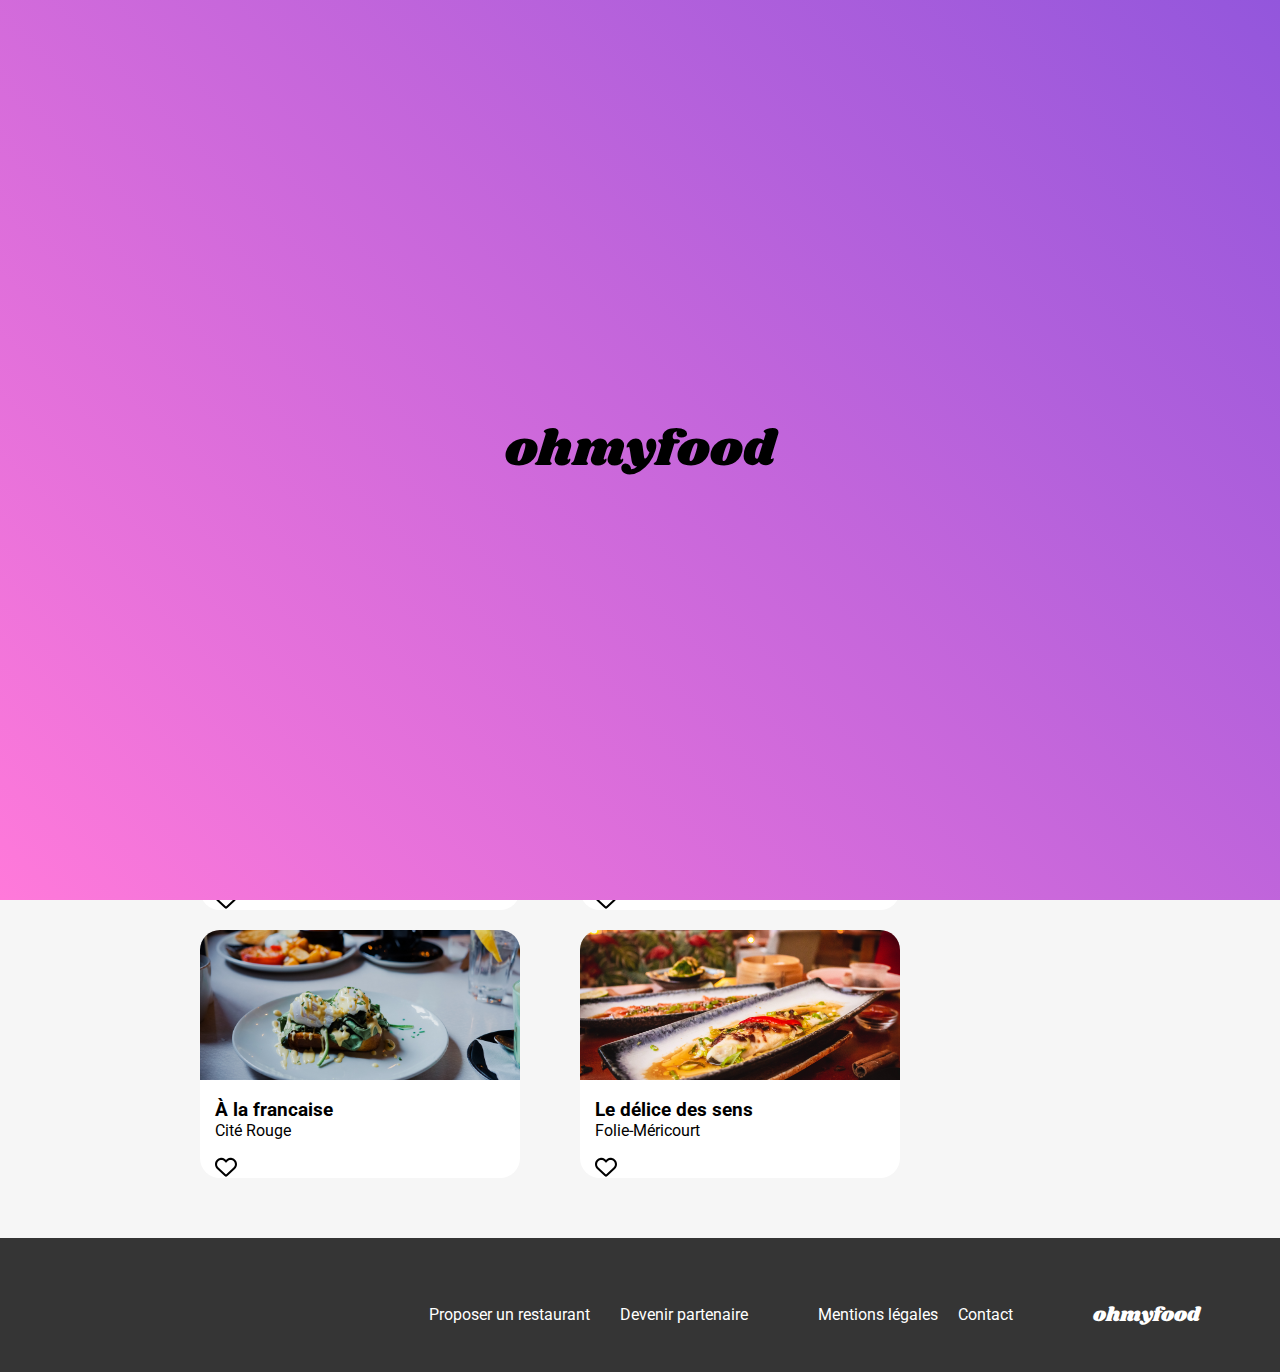
==== commit f6f4724e: "footer ok, check animation ok" ====
--- a/index.html
+++ b/index.html
@@ -132,7 +132,7 @@
         <div class="a-footer">
             <a href="#"><i class="fa-solid fa-utensils"></i>Proposer un restaurant</a>
             <a href="#"><i class="fa-solid fa-handshake-angle fa-xs"></i>Devenir partenaire</a>
-            <a href="#">Mentions légales</a>
+            <span class="padding-active"><a href="#">Mentions légales</a></span>
             <a href="mailto:someone@example.com">Contact</a>
         </div>
     </footer>
--- a/assets/main.css
+++ b/assets/main.css
@@ -245,7 +245,7 @@
   text-decoration: none;
   color: black;
 }
-@media (min-width: 1024px) {
+@media (min-width: 1440px) {
   .restaurants-section .restaurants-card {
     width: 490px;
   }
@@ -303,6 +303,29 @@
 footer {
   background: #353535;
   padding: 20px 0px 20px 20px;
+  display: -webkit-box;
+  display: -ms-flexbox;
+  display: flex;
+  -webkit-box-orient: vertical;
+  -webkit-box-direction: normal;
+      -ms-flex-direction: column;
+          flex-direction: column;
+}
+@media (min-width: 1024px) {
+  footer {
+    -webkit-box-orient: horizontal;
+    -webkit-box-direction: reverse;
+        -ms-flex-direction: row-reverse;
+            flex-direction: row-reverse;
+    -webkit-box-pack: start;
+        -ms-flex-pack: start;
+            justify-content: flex-start;
+    -webkit-box-align: center;
+        -ms-flex-align: center;
+            align-items: center;
+    padding: 20px 80px 0px 0px;
+    height: 114px;
+  }
 }
 footer .p-footer {
   font-family: "Shrikhand", serif;
@@ -310,6 +333,12 @@
   color: white;
   margin: 0px;
   padding-bottom: 15px;
+}
+@media (min-width: 1024px) {
+  footer .p-footer {
+    padding-bottom: 0px;
+    font-size: 20px;
+  }
 }
 footer .a-footer {
   display: -webkit-box;
@@ -320,6 +349,16 @@
       -ms-flex-direction: column;
           flex-direction: column;
   gap: 7px;
+}
+@media (min-width: 1024px) {
+  footer .a-footer {
+    -webkit-box-orient: horizontal;
+    -webkit-box-direction: normal;
+        -ms-flex-direction: row;
+            flex-direction: row;
+    padding-right: 80px;
+    gap: 20px;
+  }
 }
 footer .a-footer a {
   display: -webkit-box;
@@ -331,6 +370,12 @@
   text-decoration: none;
   color: white;
   gap: 10px;
+}
+
+@media (min-width: 1024px) {
+  .padding-active {
+    padding-left: 50px;
+  }
 }
 
 header {
@@ -383,6 +428,12 @@
   padding-right: 15px;
   margin-bottom: 15px;
 }
+.menu-section .menu-card:hover .check-anim {
+  width: 50px;
+}
+.menu-section .menu-card:hover .check-anim .check {
+  opacity: 1;
+}
 .menu-section .menu-card .p-wrong {
   font-size: 16px;
   font-weight: 500;
@@ -397,15 +448,46 @@
   -webkit-box-direction: normal;
       -ms-flex-direction: row;
           flex-direction: row;
-  -webkit-box-pack: justify;
-      -ms-flex-pack: justify;
-          justify-content: space-between;
+  -webkit-box-pack: end;
+      -ms-flex-pack: end;
+          justify-content: flex-end;
   font-size: 14px;
   font-weight: 300;
   margin-top: -10px;
 }
-.menu-section .menu-card .price {
-  margin-right: -70px;
+.menu-section .absolute {
+  position: absolute;
+  left: 15px;
+}
+.menu-section .price {
+  padding-right: 15px;
+}
+.menu-section .check-anim {
+  display: -webkit-box;
+  display: -ms-flexbox;
+  display: flex;
+  -webkit-box-pack: center;
+      -ms-flex-pack: center;
+          justify-content: center;
+  width: 0px;
+  margin-top: -20px;
+  margin-right: -15px;
+  padding-top: 25px;
+  background-color: #99E2D0;
+  border-radius: 0px 20px 20px 0px;
+  -webkit-transition: width 0.3s ease-in-out;
+  transition: width 0.3s ease-in-out;
+}
+.menu-section .check-anim .check {
+  border: 1px solid #99E2D0;
+  padding: 7px 2px 7px 2px;
+  border-radius: 50%;
+  color: #99E2D0;
+  background-color: #ffffff;
+  margin-bottom: 22px;
+  opacity: 0;
+  -webkit-transition: opacity 0.3s ease-in-out;
+  transition: opacity 0.3s ease-in-out;
 }
 
 .display-btn {
@@ -523,30 +605,6 @@
             transform: scale(1);
   }
 }
-.check {
-  border: 1px solid #99E2D0;
-  padding: 7px 2px 7px 2px;
-  border-radius: 50%;
-  color: #99E2D0;
-  background-color: #ffffff;
-  margin-bottom: 22px;
-}
-
-.check-anim {
-  display: -webkit-box;
-  display: -ms-flexbox;
-  display: flex;
-  -webkit-box-pack: center;
-      -ms-flex-pack: center;
-          justify-content: center;
-  width: 50px;
-  margin-top: -20px;
-  margin-right: -15px;
-  padding-top: 25px;
-  background-color: #99E2D0;
-  border-radius: 0px 20px 20px 0px;
-}
-
 @-webkit-keyframes fadeIn {
   from {
     opacity: 0;
@@ -559,7 +617,6 @@
             transform: translateY(0);
   }
 }
-
 @keyframes fadeIn {
   from {
     opacity: 0;
@@ -629,7 +686,6 @@
 }
 .icon-container .icon {
   position: absolute;
-  right: 100px;
   top: 0;
   left: 0;
   width: 100%;
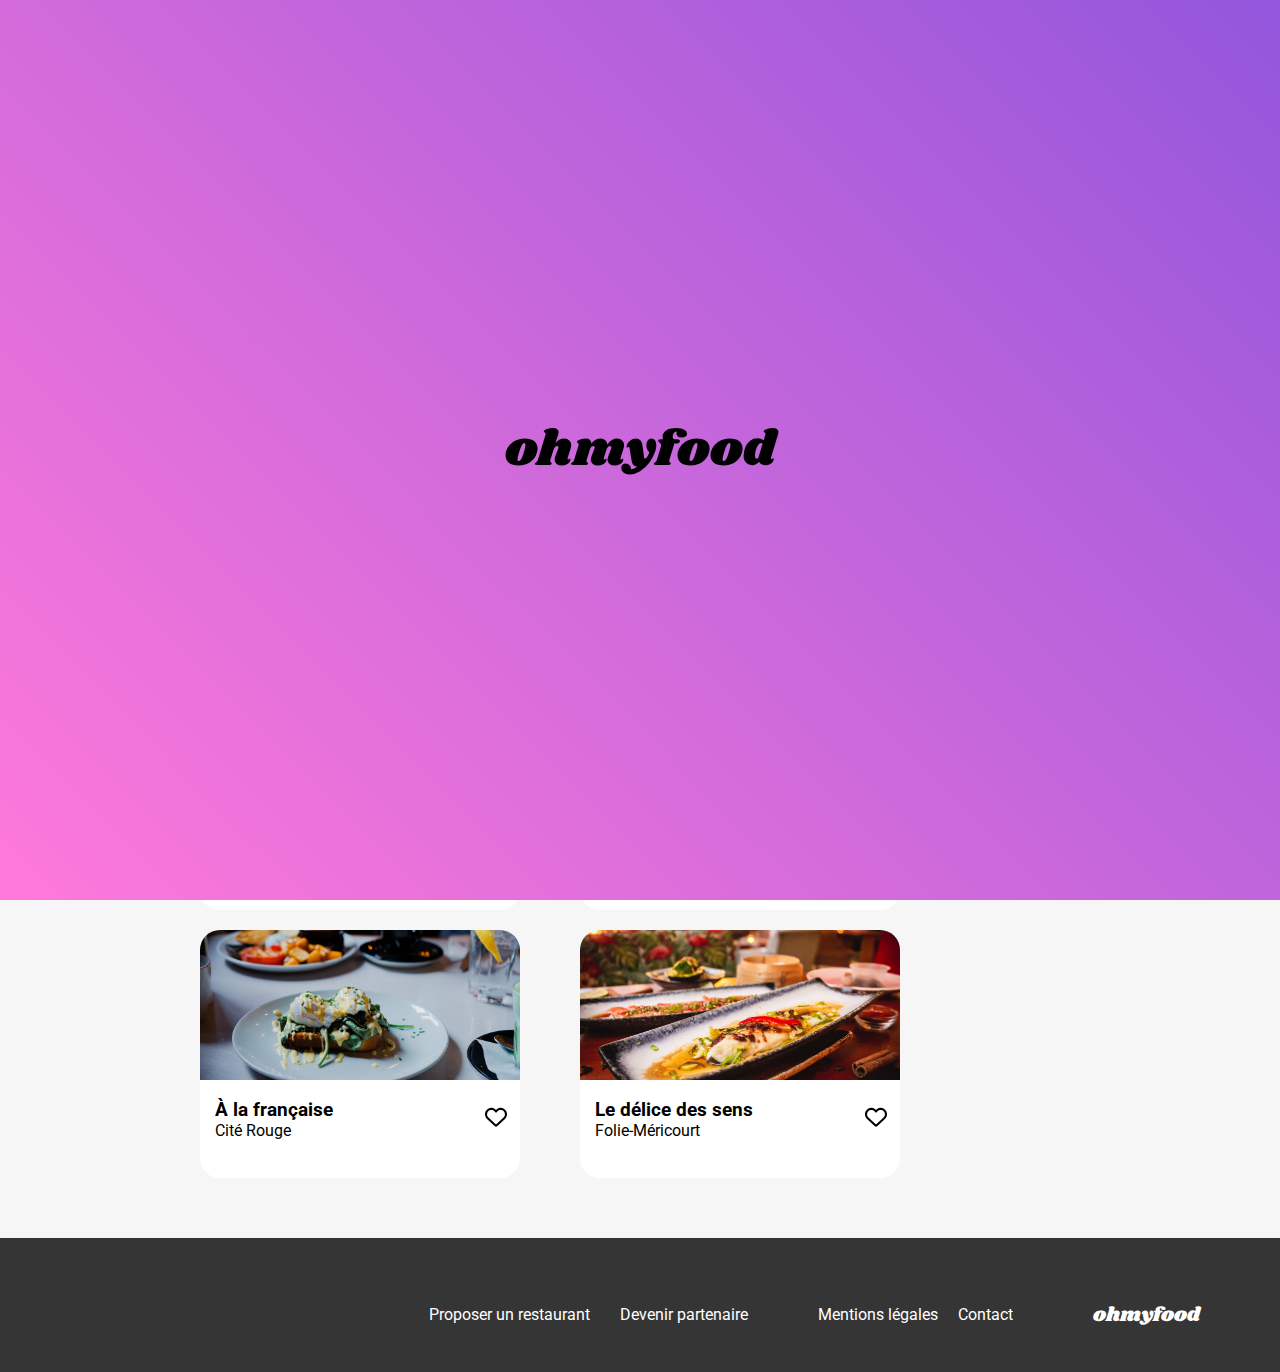
==== commit bf6f6848: "corrections" ====
--- a/index.html
+++ b/index.html
@@ -2,139 +2,144 @@
 <html lang="fr">
 
 <head>
-    <meta charset="utf-8">
-    <meta name="viewport" content="width=device-width, initial-scale=1.0">
-    <title>Accueil ohmyfood</title>
-    <link rel="stylesheet" href="assets/main.css">
-    <link rel="preconnect" href="https://fonts.googleapis.com">
-    <link rel="preconnect" href="https://fonts.gstatic.com" crossorigin>
-    <link href="https://fonts.googleapis.com/css2?family=Roboto:wght@100;300;400;500;700;900&family=Shrikhand&display=swap" rel="stylesheet">
-    <link rel="stylesheet" href="https://cdnjs.cloudflare.com/ajax/libs/font-awesome/6.2.1/css/all.min.css"
-        integrity="sha512-MV7K8+y+gLIBoVD59lQIYicR65iaqukzvf/nwasF0nqhPay5w/9lJmVM2hMDcnK1OnMGCdVK+iQrJ7lzPJQd1w=="
-        crossorigin="anonymous" referrerpolicy="no-referrer" />
+  <meta charset="utf-8">
+  <meta name="viewport" content="width=device-width, initial-scale=1.0">
+  <title>Accueil ohmyfood</title>
+  <link rel="stylesheet" href="assets/main.css">
+  <link rel="preconnect" href="https://fonts.googleapis.com">
+  <link rel="preconnect" href="https://fonts.gstatic.com" crossorigin>
+  <link href="https://fonts.googleapis.com/css2?family=Roboto:wght@100;300;400;500;700;900&family=Shrikhand&display=swap" rel="stylesheet">
+  <link rel="stylesheet" href="https://cdnjs.cloudflare.com/ajax/libs/font-awesome/6.2.1/css/all.min.css"
+      integrity="sha512-MV7K8+y+gLIBoVD59lQIYicR65iaqukzvf/nwasF0nqhPay5w/9lJmVM2hMDcnK1OnMGCdVK+iQrJ7lzPJQd1w=="
+      crossorigin="anonymous" referrerpolicy="no-referrer">
 </head>
 
 <body>
-    <div id="loader" class="loader">
-        <p class="loader-text">ohmyfood</p>
+  <div id="loader" class="loader">
+    <p class="loader-text">ohmyfood</p>
+  </div>
+  <header>
+    <img src="assets/images/logo/ohmyfood@2x.svg" alt="logo ohmyfood" title="Logo" class="logo">
+  </header>
+  <section class="location-section">
+    <i class="fa-solid fa-location-dot"></i>
+    <form method="get" action="#">
+      <input class="font-placeholder" type="search" name="location" placeholder="Paris, Belleville">
+    </form>
+  </section>
+  <section class="reservation-section">
+    <h1 class="h1-reservation">Réservez le menu qui vous convient</h1>
+    <p class="p-reservation">Découvrez des restaurants d'exception, sélectionnés par nos soins.</p>
+    <a class="a-reservation" href="#restaurants" title="Nos restaurants">Explorez nos restaurants</a>
+  </section>
+  <section class="functioning-section">
+    <h1>Fonctionnement</h1>
+    <div class="functioning">
+      <div class="style"><span class="number">1</span><i class="fa-solid fa-mobile-screen-button fa-lg"></i>Choisissez un restaurant</div>
+      <div class="style"><span class="number">2</span><i class="fa-solid fa-list fa-lg"></i>Composez votre menu</div>
+      <div class="style"><span class="number">3</span><i class="fa-solid fa-store fa-lg i-mauve"></i>Dégustez au restaurant</div>
     </div>
-    <header>
-        <img src="assets/images/logo/ohmyfood@2x.svg" alt="logo ohmyfood" title="Logo" class="logo">
-    </header>
-    <section class="location-section">
-        <i class="fa-solid fa-location-dot"></i>
-        <form method="get" action="#">
-            <input class="font-placeholder" type="search" name="location" placeholder="Paris, Belleville">
-        </form>
-    </section>
-    <section class="reservation-section">
-        <h1 class="h1-reservation">Réservez le menu qui vous convient</h1>
-        <p class="p-reservation">Découvrez des restaurants d'exception, sélectionnés par nos soins.</p>
-        <a class="a-reservation" href="#">Explorez nos restaurants</a>
-    </section>
-    <section class="functioning-section">
-        <h1>Fonctionnement</h1>
-        <div class="functioning">
-            <div class="style"><span class="number">1</span><i class="fa-solid fa-mobile-screen-button fa-lg"></i>Choisissez un restaurant</div>
-            <div class="style"><span class="number">2</span><i class="fa-solid fa-list fa-lg"></i>Composez votre menu</div>
-            <div class="style"><span class="number">3</span><i class="fa-solid fa-store fa-lg i-mauve"></i>Dégustez au restaurant</div>
+  </section>
+  <section class="restaurants-section">
+    <h1 id="restaurants" class="h1-restaurants">Restaurants</h1>
+    <div class="media-active">
+      <a href="pages/la_palette_du_gout.html" class="restaurants-card" title="La palette du gôut">
+        <p class="img-new">Nouveau</p>
+        <img src="assets/images/restaurants/jay-wennington-N_Y88TWmGwA-unsplash.jpg" alt="Entrée du restaurant La palette du gôut" class="img-card">
+        <div class="content-card">
+          <h3 class="h3-card">La palette du gôut</h3>
+          <p class="p-card">Ménilmontant</p>
+          <div class="icon-container-index">
+            <svg class="icon-index icon1" xmlns="http://www.w3.org/2000/svg" viewBox="0 0 512 512" width="22" height="22">
+              <defs>
+                <linearGradient id="myGradient1" x1="0%" y1="0%" x2="100%" y2="100%">
+                  <stop offset="0%" style="stop-color:#FF79DA;stop-opacity:1" />
+                  <stop offset="100%" style="stop-color:#9356DC;stop-opacity:1" />
+                </linearGradient>
+              </defs>
+              <path fill="url(#myGradient1)" d="M47.6 300.4L228.3 469.1c7.5 7 17.4 10.9 27.7 10.9s20.2-3.9 27.7-10.9L464.4 300.4c30.4-28.3 47.6-68 47.6-109.5v-5.8c0-69.9-50.5-129.5-119.4-141C347 36.5 300.6 51.4 268 84L256 96 244 84c-32.6-32.6-79-47.5-124.6-39.9C50.5 55.6 0 115.2 0 185.1v5.8c0 41.5 17.2 81.2 47.6 109.5z"/>
+            </svg>
+            <svg class="icon-index icon2" xmlns="http://www.w3.org/2000/svg" height="22" width="22" viewBox="0 0 512 512">
+              <path d="M225.8 468.2l-2.5-2.3L48.1 303.2C17.4 274.7 0 234.7 0 192.8l0-3.3c0-70.4 50-130.8 119.2-144C158.6 37.9 198.9 47 231 69.6c9 6.4 17.4 13.8 25 22.3c4.2-4.8 8.7-9.2 13.5-13.3c3.7-3.2 7.5-6.2 11.5-9c0 0 0 0 0 0C313.1 47 353.4 37.9 392.8 45.4C462 58.6 512 119.1 512 189.5l0 3.3c0 41.9-17.4 81.9-48.1 110.4L288.7 465.9l-2.5 2.3c-8.2 7.6-19 11.9-30.2 11.9s-22-4.2-30.2-11.9zM239.1 145c-.4-.3-.7-.7-1-1.1l-17.8-20-.1-.1s0 0 0 0c-23.1-25.9-58-37.7-92-31.2C81.6 101.5 48 142.1 48 189.5l0 3.3c0 28.5 11.9 55.8 32.8 75.2L256 430.7 431.2 268c20.9-19.4 32.8-46.7 32.8-75.2l0-3.3c0-47.3-33.6-88-80.1-96.9c-34-6.5-69 5.4-92 31.2c0 0 0 0-.1 .1s0 0-.1 .1l-17.8 20c-.3 .4-.7 .7-1 1.1c-4.5 4.5-10.6 7-16.9 7s-12.4-2.5-16.9-7z"/>
+            </svg>
+          </div>
         </div>
-    </section>
-    <section class="restaurants-section">
-        <h1 class="h1-restaurants">Restaurants</h1>
-    <div class="media-active">
-        <a href="pages/la_palette_du_gout.html" class="restaurants-card" title="La palette du gôut">
-            <p class="img-new">Nouveau</p>
-            <img src="assets/images/restaurants/jay-wennington-N_Y88TWmGwA-unsplash.jpg" alt="Entrée du restaurant La palette du gôut" class="img-card">
-            <div class="content-card">
-                <h3 class="h3-card">La palette du gôut</h3>
-                <p class="p-card">Ménilmontant</p>
-                <div class="icon-container">
-                     <svg class="icon icon1" xmlns="http://www.w3.org/2000/svg" viewBox="0 0 512 512" width="22" height="22">
-                        <defs>
-                          <linearGradient id="myGradient" x1="0%" y1="0%" x2="100%" y2="100%">
-                            <stop offset="0%" style="stop-color:#FF79DA;stop-opacity:1" />
-                            <stop offset="100%" style="stop-color:#9356DC;stop-opacity:1" />
-                          </linearGradient>
-                        </defs>
-                        <path fill="url(#myGradient)" d="M47.6 300.4L228.3 469.1c7.5 7 17.4 10.9 27.7 10.9s20.2-3.9 27.7-10.9L464.4 300.4c30.4-28.3 47.6-68 47.6-109.5v-5.8c0-69.9-50.5-129.5-119.4-141C347 36.5 300.6 51.4 268 84L256 96 244 84c-32.6-32.6-79-47.5-124.6-39.9C50.5 55.6 0 115.2 0 185.1v5.8c0 41.5 17.2 81.2 47.6 109.5z"/>
-                      </svg>
-                      <svg class="icon icon2" xmlns="http://www.w3.org/2000/svg" height="22" width="22" viewBox="0 0 512 512">
-                        <path d="M225.8 468.2l-2.5-2.3L48.1 303.2C17.4 274.7 0 234.7 0 192.8l0-3.3c0-70.4 50-130.8 119.2-144C158.6 37.9 198.9 47 231 69.6c9 6.4 17.4 13.8 25 22.3c4.2-4.8 8.7-9.2 13.5-13.3c3.7-3.2 7.5-6.2 11.5-9c0 0 0 0 0 0C313.1 47 353.4 37.9 392.8 45.4C462 58.6 512 119.1 512 189.5l0 3.3c0 41.9-17.4 81.9-48.1 110.4L288.7 465.9l-2.5 2.3c-8.2 7.6-19 11.9-30.2 11.9s-22-4.2-30.2-11.9zM239.1 145c-.4-.3-.7-.7-1-1.1l-17.8-20-.1-.1s0 0 0 0c-23.1-25.9-58-37.7-92-31.2C81.6 101.5 48 142.1 48 189.5l0 3.3c0 28.5 11.9 55.8 32.8 75.2L256 430.7 431.2 268c20.9-19.4 32.8-46.7 32.8-75.2l0-3.3c0-47.3-33.6-88-80.1-96.9c-34-6.5-69 5.4-92 31.2c0 0 0 0-.1 .1s0 0-.1 .1l-17.8 20c-.3 .4-.7 .7-1 1.1c-4.5 4.5-10.6 7-16.9 7s-12.4-2.5-16.9-7z"/></svg>
-                </div>
-            </div>
-        </a>
-        <a href="pages/la_note_enchantée.html" class="restaurants-card" title="La note enchantée">
-            <p class="img-new">Nouveau</p>
-            <img src="assets/images/restaurants/stil-u2Lp8tXIcjw-unsplash.jpg" alt="Plat du restaurant La note enchantée" class="img-card">
-            <div class="content-card">
-                <h3 class="h3-card">La note enchantée</h3>
-                <p class="p-card">Charonne</p>
-                <div class="icon-container">
-                    <svg class="icon icon1" xmlns="http://www.w3.org/2000/svg" viewBox="0 0 512 512" width="22" height="22">
-                       <defs>
-                         <linearGradient id="myGradient" x1="0%" y1="0%" x2="100%" y2="100%">
-                           <stop offset="0%" style="stop-color:#FF79DA;stop-opacity:1" />
-                           <stop offset="100%" style="stop-color:#9356DC;stop-opacity:1" />
-                         </linearGradient>
-                       </defs>
-                       <path fill="url(#myGradient)" d="M47.6 300.4L228.3 469.1c7.5 7 17.4 10.9 27.7 10.9s20.2-3.9 27.7-10.9L464.4 300.4c30.4-28.3 47.6-68 47.6-109.5v-5.8c0-69.9-50.5-129.5-119.4-141C347 36.5 300.6 51.4 268 84L256 96 244 84c-32.6-32.6-79-47.5-124.6-39.9C50.5 55.6 0 115.2 0 185.1v5.8c0 41.5 17.2 81.2 47.6 109.5z"/>
-                     </svg>
-                     <svg class="icon icon2" xmlns="http://www.w3.org/2000/svg" height="22" width="22" viewBox="0 0 512 512">
-                       <path d="M225.8 468.2l-2.5-2.3L48.1 303.2C17.4 274.7 0 234.7 0 192.8l0-3.3c0-70.4 50-130.8 119.2-144C158.6 37.9 198.9 47 231 69.6c9 6.4 17.4 13.8 25 22.3c4.2-4.8 8.7-9.2 13.5-13.3c3.7-3.2 7.5-6.2 11.5-9c0 0 0 0 0 0C313.1 47 353.4 37.9 392.8 45.4C462 58.6 512 119.1 512 189.5l0 3.3c0 41.9-17.4 81.9-48.1 110.4L288.7 465.9l-2.5 2.3c-8.2 7.6-19 11.9-30.2 11.9s-22-4.2-30.2-11.9zM239.1 145c-.4-.3-.7-.7-1-1.1l-17.8-20-.1-.1s0 0 0 0c-23.1-25.9-58-37.7-92-31.2C81.6 101.5 48 142.1 48 189.5l0 3.3c0 28.5 11.9 55.8 32.8 75.2L256 430.7 431.2 268c20.9-19.4 32.8-46.7 32.8-75.2l0-3.3c0-47.3-33.6-88-80.1-96.9c-34-6.5-69 5.4-92 31.2c0 0 0 0-.1 .1s0 0-.1 .1l-17.8 20c-.3 .4-.7 .7-1 1.1c-4.5 4.5-10.6 7-16.9 7s-12.4-2.5-16.9-7z"/></svg>
-                </div>
-            </div>
-        </a>
-        <a href="pages/a_la_française.html" class="restaurants-card" title="À la française">
-            <img src="assets/images/restaurants/toa-heftiba-DQKerTsQwi0-unsplash.jpg" alt="Entrée du restaurant, À la française" class="img-card">
-            <div class="content-card">
-                <h3 class="h3-card">À la francaise</h3>
-                <p class="p-card">Cité Rouge</p>
-                <div class="icon-container">
-                    <svg class="icon icon1" xmlns="http://www.w3.org/2000/svg" viewBox="0 0 512 512" width="22" height="22">
-                       <defs>
-                         <linearGradient id="myGradient" x1="0%" y1="0%" x2="100%" y2="100%">
-                           <stop offset="0%" style="stop-color:#FF79DA;stop-opacity:1" />
-                           <stop offset="100%" style="stop-color:#9356DC;stop-opacity:1" />
-                         </linearGradient>
-                       </defs>
-                       <path fill="url(#myGradient)" d="M47.6 300.4L228.3 469.1c7.5 7 17.4 10.9 27.7 10.9s20.2-3.9 27.7-10.9L464.4 300.4c30.4-28.3 47.6-68 47.6-109.5v-5.8c0-69.9-50.5-129.5-119.4-141C347 36.5 300.6 51.4 268 84L256 96 244 84c-32.6-32.6-79-47.5-124.6-39.9C50.5 55.6 0 115.2 0 185.1v5.8c0 41.5 17.2 81.2 47.6 109.5z"/>
-                     </svg>
-                     <svg class="icon icon2" xmlns="http://www.w3.org/2000/svg" height="22" width="22" viewBox="0 0 512 512">
-                       <path d="M225.8 468.2l-2.5-2.3L48.1 303.2C17.4 274.7 0 234.7 0 192.8l0-3.3c0-70.4 50-130.8 119.2-144C158.6 37.9 198.9 47 231 69.6c9 6.4 17.4 13.8 25 22.3c4.2-4.8 8.7-9.2 13.5-13.3c3.7-3.2 7.5-6.2 11.5-9c0 0 0 0 0 0C313.1 47 353.4 37.9 392.8 45.4C462 58.6 512 119.1 512 189.5l0 3.3c0 41.9-17.4 81.9-48.1 110.4L288.7 465.9l-2.5 2.3c-8.2 7.6-19 11.9-30.2 11.9s-22-4.2-30.2-11.9zM239.1 145c-.4-.3-.7-.7-1-1.1l-17.8-20-.1-.1s0 0 0 0c-23.1-25.9-58-37.7-92-31.2C81.6 101.5 48 142.1 48 189.5l0 3.3c0 28.5 11.9 55.8 32.8 75.2L256 430.7 431.2 268c20.9-19.4 32.8-46.7 32.8-75.2l0-3.3c0-47.3-33.6-88-80.1-96.9c-34-6.5-69 5.4-92 31.2c0 0 0 0-.1 .1s0 0-.1 .1l-17.8 20c-.3 .4-.7 .7-1 1.1c-4.5 4.5-10.6 7-16.9 7s-12.4-2.5-16.9-7z"/></svg>
-                </div>
-            </div>
-        </a>
-        <a href="pages/le_delice_des_sens.html" class="restaurants-card" title="Le délice des sens">
-            <img src="assets/images/restaurants/louis-hansel-shotsoflouis-qNBGVyOCY8Q-unsplash.jpg" alt="Plat du restaurant Le délice des sens" class="img-card">
-            <div class="content-card">
-                <h3 class="h3-card">Le délice des sens</h3>
-                <p class="p-card">Folie-Méricourt</p>
-                <div class="icon-container">
-                    <svg class="icon icon1" xmlns="http://www.w3.org/2000/svg" viewBox="0 0 512 512" width="22" height="22">
-                       <defs>
-                         <linearGradient id="myGradient" x1="0%" y1="0%" x2="100%" y2="100%">
-                           <stop offset="0%" style="stop-color:#FF79DA;stop-opacity:1" />
-                           <stop offset="100%" style="stop-color:#9356DC;stop-opacity:1" />
-                         </linearGradient>
-                       </defs>
-                       <path fill="url(#myGradient)" d="M47.6 300.4L228.3 469.1c7.5 7 17.4 10.9 27.7 10.9s20.2-3.9 27.7-10.9L464.4 300.4c30.4-28.3 47.6-68 47.6-109.5v-5.8c0-69.9-50.5-129.5-119.4-141C347 36.5 300.6 51.4 268 84L256 96 244 84c-32.6-32.6-79-47.5-124.6-39.9C50.5 55.6 0 115.2 0 185.1v5.8c0 41.5 17.2 81.2 47.6 109.5z"/>
-                     </svg>
-                     <svg class="icon icon2" xmlns="http://www.w3.org/2000/svg" height="22" width="22" viewBox="0 0 512 512">
-                       <path d="M225.8 468.2l-2.5-2.3L48.1 303.2C17.4 274.7 0 234.7 0 192.8l0-3.3c0-70.4 50-130.8 119.2-144C158.6 37.9 198.9 47 231 69.6c9 6.4 17.4 13.8 25 22.3c4.2-4.8 8.7-9.2 13.5-13.3c3.7-3.2 7.5-6.2 11.5-9c0 0 0 0 0 0C313.1 47 353.4 37.9 392.8 45.4C462 58.6 512 119.1 512 189.5l0 3.3c0 41.9-17.4 81.9-48.1 110.4L288.7 465.9l-2.5 2.3c-8.2 7.6-19 11.9-30.2 11.9s-22-4.2-30.2-11.9zM239.1 145c-.4-.3-.7-.7-1-1.1l-17.8-20-.1-.1s0 0 0 0c-23.1-25.9-58-37.7-92-31.2C81.6 101.5 48 142.1 48 189.5l0 3.3c0 28.5 11.9 55.8 32.8 75.2L256 430.7 431.2 268c20.9-19.4 32.8-46.7 32.8-75.2l0-3.3c0-47.3-33.6-88-80.1-96.9c-34-6.5-69 5.4-92 31.2c0 0 0 0-.1 .1s0 0-.1 .1l-17.8 20c-.3 .4-.7 .7-1 1.1c-4.5 4.5-10.6 7-16.9 7s-12.4-2.5-16.9-7z"/></svg>
-                </div>
-            </div>
-        </a>
+      </a>
+      <a href="pages/la_note_enchantée.html" class="restaurants-card" title="La note enchantée">
+        <p class="img-new">Nouveau</p>
+        <img src="assets/images/restaurants/stil-u2Lp8tXIcjw-unsplash.jpg" alt="Plat du restaurant La note enchantée" class="img-card">
+        <div class="content-card">
+          <h3 class="h3-card">La note enchantée</h3>
+          <p class="p-card">Charonne</p>
+          <div class="icon-container-index">
+            <svg class="icon-index icon1" xmlns="http://www.w3.org/2000/svg" viewBox="0 0 512 512" width="22" height="22">
+              <defs>
+                <linearGradient id="myGradient2" x1="0%" y1="0%" x2="100%" y2="100%">
+                  <stop offset="0%" style="stop-color:#FF79DA;stop-opacity:1" />
+                  <stop offset="100%" style="stop-color:#9356DC;stop-opacity:1" />
+                </linearGradient>
+              </defs>
+              <path fill="url(#myGradient2)" d="M47.6 300.4L228.3 469.1c7.5 7 17.4 10.9 27.7 10.9s20.2-3.9 27.7-10.9L464.4 300.4c30.4-28.3 47.6-68 47.6-109.5v-5.8c0-69.9-50.5-129.5-119.4-141C347 36.5 300.6 51.4 268 84L256 96 244 84c-32.6-32.6-79-47.5-124.6-39.9C50.5 55.6 0 115.2 0 185.1v5.8c0 41.5 17.2 81.2 47.6 109.5z"/>
+            </svg>
+            <svg class="icon-index icon2" xmlns="http://www.w3.org/2000/svg" height="22" width="22" viewBox="0 0 512 512">
+              <path d="M225.8 468.2l-2.5-2.3L48.1 303.2C17.4 274.7 0 234.7 0 192.8l0-3.3c0-70.4 50-130.8 119.2-144C158.6 37.9 198.9 47 231 69.6c9 6.4 17.4 13.8 25 22.3c4.2-4.8 8.7-9.2 13.5-13.3c3.7-3.2 7.5-6.2 11.5-9c0 0 0 0 0 0C313.1 47 353.4 37.9 392.8 45.4C462 58.6 512 119.1 512 189.5l0 3.3c0 41.9-17.4 81.9-48.1 110.4L288.7 465.9l-2.5 2.3c-8.2 7.6-19 11.9-30.2 11.9s-22-4.2-30.2-11.9zM239.1 145c-.4-.3-.7-.7-1-1.1l-17.8-20-.1-.1s0 0 0 0c-23.1-25.9-58-37.7-92-31.2C81.6 101.5 48 142.1 48 189.5l0 3.3c0 28.5 11.9 55.8 32.8 75.2L256 430.7 431.2 268c20.9-19.4 32.8-46.7 32.8-75.2l0-3.3c0-47.3-33.6-88-80.1-96.9c-34-6.5-69 5.4-92 31.2c0 0 0 0-.1 .1s0 0-.1 .1l-17.8 20c-.3 .4-.7 .7-1 1.1c-4.5 4.5-10.6 7-16.9 7s-12.4-2.5-16.9-7z"/>
+            </svg>
+          </div>
+        </div>
+      </a>
+      <a href="pages/a_la_française.html" class="restaurants-card" title="À la française">
+        <img src="assets/images/restaurants/toa-heftiba-DQKerTsQwi0-unsplash.jpg" alt="Entrée du restaurant, À la française" class="img-card">
+        <div class="content-card">
+          <h3 class="h3-card">À la française</h3>
+          <p class="p-card">Cité Rouge</p>
+          <div class="icon-container-index">
+            <svg class="icon-index icon1" xmlns="http://www.w3.org/2000/svg" viewBox="0 0 512 512" width="22" height="22">
+              <defs>
+                <linearGradient id="myGradient3" x1="0%" y1="0%" x2="100%">
+                  <stop offset="0%" style="stop-color:#FF79DA;stop-opacity:1" />
+                  <stop offset="100%" style="stop-color:#9356DC;stop-opacity:1" />
+                </linearGradient>
+              </defs>
+              <path fill="url(#myGradient3)" d="M47.6 300.4L228.3 469.1c7.5 7 17.4 10.9 27.7 10.9s20.2-3.9 27.7-10.9L464.4 300.4c30.4-28.3 47.6-68 47.6-109.5v-5.8c0-69.9-50.5-129.5-119.4-141C347 36.5 300.6 51.4 268 84L256 96 244 84c-32.6-32.6-79-47.5-124.6-39.9C50.5 55.6 0 115.2 0 185.1v5.8c0 41.5 17.2 81.2 47.6 109.5z"/>
+            </svg>
+            <svg class="icon-index icon2" xmlns="http://www.w3.org/2000/svg" height="22" width="22" viewBox="0 0 512 512">
+              <path d="M225.8 468.2l-2.5-2.3L48.1 303.2C17.4 274.7 0 234.7 0 192.8l0-3.3c0-70.4 50-130.8 119.2-144C158.6 37.9 198.9 47 231 69.6c9 6.4 17.4 13.8 25 22.3c4.2-4.8 8.7-9.2 13.5-13.3c3.7-3.2 7.5-6.2 11.5-9c0 0 0 0 0 0C313.1 47 353.4 37.9 392.8 45.4C462 58.6 512 119.1 512 189.5l0 3.3c0 41.9-17.4 81.9-48.1 110.4L288.7 465.9l-2.5 2.3c-8.2 7.6-19 11.9-30.2 11.9s-22-4.2-30.2-11.9zM239.1 145c-.4-.3-.7-.7-1-1.1l-17.8-20-.1-.1s0 0 0 0c-23.1-25.9-58-37.7-92-31.2C81.6 101.5 48 142.1 48 189.5l0 3.3c0 28.5 11.9 55.8 32.8 75.2L256 430.7 431.2 268c20.9-19.4 32.8-46.7 32.8-75.2l0-3.3c0-47.3-33.6-88-80.1-96.9c-34-6.5-69 5.4-92 31.2c0 0 0 0-.1 .1s0 0-.1 .1l-17.8 20c-.3 .4-.7 .7-1 1.1c-4.5 4.5-10.6 7-16.9 7s-12.4-2.5-16.9-7z"/>
+            </svg>
+          </div>
+        </div>
+      </a>
+      <a href="pages/le_delice_des_sens.html" class="restaurants-card" title="Le délice des sens">
+        <img src="assets/images/restaurants/louis-hansel-shotsoflouis-qNBGVyOCY8Q-unsplash.jpg" alt="Plat du restaurant Le délice des sens" class="img-card">
+        <div class="content-card">
+          <h3 class="h3-card">Le délice des sens</h3>
+          <p class="p-card">Folie-Méricourt</p>
+          <div class="icon-container-index">
+            <svg class="icon-index icon1" xmlns="http://www.w3.org/2000/svg" viewBox="0 0 512 512" width="22" height="22">
+              <defs>
+                <linearGradient id="myGradient4" x1="0%" y1="0%" x2="100%" y2="100%">
+                  <stop offset="0%" style="stop-color:#FF79DA;stop-opacity:1" />
+                  <stop offset="100%" style="stop-color:#9356DC;stop-opacity:1" />
+                </linearGradient>
+              </defs>
+              <path fill="url(#myGradient4)" d="M47.6 300.4L228.3 469.1c7.5 7 17.4 10.9 27.7 10.9s20.2-3.9 27.7-10.9L464.4 300.4c30.4-28.3 47.6-68 47.6-109.5v-5.8c0-69.9-50.5-129.5-119.4-141C347 36.5 300.6 51.4 268 84L256 96 244 84c-32.6-32.6-79-47.5-124.6-39.9C50.5 55.6 0 115.2 0 185.1v5.8c0 41.5 17.2 81.2 47.6 109.5z"/>
+            </svg>
+            <svg class="icon-index icon2" xmlns="http://www.w3.org/2000/svg" height="22" width="22" viewBox="0 0 512 512">
+              <path d="M225.8 468.2l-2.5-2.3L48.1 303.2C17.4 274.7 0 234.7 0 192.8l0-3.3c0-70.4 50-130.8 119.2-144C158.6 37.9 198.9 47 231 69.6c9 6.4 17.4 13.8 25 22.3c4.2-4.8 8.7-9.2 13.5-13.3c3.7-3.2 7.5-6.2 11.5-9c0 0 0 0 0 0C313.1 47 353.4 37.9 392.8 45.4C462 58.6 512 119.1 512 189.5l0 3.3c0 41.9-17.4 81.9-48.1 110.4L288.7 465.9l-2.5 2.3c-8.2 7.6-19 11.9-30.2 11.9s-22-4.2-30.2-11.9zM239.1 145c-.4-.3-.7-.7-1-1.1l-17.8-20-.1-.1s0 0 0 0c-23.1-25.9-58-37.7-92-31.2C81.6 101.5 48 142.1 48 189.5l0 3.3c0 28.5 11.9 55.8 32.8 75.2L256 430.7 431.2 268c20.9-19.4 32.8-46.7 32.8-75.2l0-3.3c0-47.3-33.6-88-80.1-96.9c-34-6.5-69 5.4-92 31.2c0 0 0 0-.1 .1s0 0-.1 .1l-17.8 20c-.3 .4-.7 .7-1 1.1c-4.5 4.5-10.6 7-16.9 7s-12.4-2.5-16.9-7z"/>
+            </svg>
+          </div>
+        </div>
+      </a>
     </div>
-    </section>
-    <footer>
-        <p class="p-footer">ohmyfood</p>
-        <div class="a-footer">
-            <a href="#"><i class="fa-solid fa-utensils"></i>Proposer un restaurant</a>
-            <a href="#"><i class="fa-solid fa-handshake-angle fa-xs"></i>Devenir partenaire</a>
-            <span class="padding-active"><a href="#">Mentions légales</a></span>
-            <a href="mailto:someone@example.com">Contact</a>
-        </div>
-    </footer>
+  </section>
+  <footer>
+    <p class="p-footer">ohmyfood</p>
+    <div class="a-footer">
+      <a href="#" title="Proposer un restaurant"><i class="fa-solid fa-utensils"></i>Proposer un restaurant</a>
+      <a href="#" title="Devenir partenaire"><i class="fa-solid fa-handshake-angle fa-xs"></i>Devenir partenaire</a>
+      <span class="padding-active"><a href="#" title="Mentions légales">Mentions légales</a></span>
+      <a href="mailto:someone@example.com" title="Nous contacter">Contact</a>
+    </div>
+  </footer>
 </body>
+
 </html>--- a/assets/main.css
+++ b/assets/main.css
@@ -173,7 +173,7 @@
   }
 }
 .functioning-section .functioning .style {
-  width: 335px;
+  width: 330px;
   display: -webkit-box;
   display: -ms-flexbox;
   display: flex;
@@ -277,6 +277,40 @@
 }
 .restaurants-section .content-card .p-card {
   margin-top: 0px;
+}
+
+.icon-container-index {
+  position: relative;
+  width: 22px;
+  height: 22px;
+  right: -270px;
+  top: -50px;
+}
+@media (min-width: 1440px) {
+  .icon-container-index {
+    right: -430px;
+  }
+}
+.icon-container-index .icon-index {
+  position: absolute;
+  top: 0;
+  left: 0;
+  width: 100%;
+  height: 100%;
+  -webkit-transition: opacity 0.2s;
+  transition: opacity 0.2s;
+}
+.icon-container-index .icon-index.icon1 {
+  opacity: 0;
+}
+.icon-container-index .icon-index.icon2 {
+  opacity: 1;
+}
+.icon-container-index:hover .icon1 {
+  opacity: 1;
+}
+.icon-container-index:hover .icon2 {
+  opacity: 0;
 }
 
 .media-active {
@@ -387,11 +421,12 @@
           justify-content: center;
 }
 
-.i-header {
+.i-a {
   position: absolute;
   color: black;
   margin-top: -38px;
   margin-left: 10px;
+  z-index: 10;
 }
 
 .img-restaurant {
@@ -399,6 +434,11 @@
   max-height: 275px;
   -o-object-fit: cover;
      object-fit: cover;
+}
+@media (min-width: 1024px) {
+  .img-restaurant {
+    max-height: 385px;
+  }
 }
 
 .menu-section {
@@ -409,6 +449,51 @@
   padding-right: 17px;
   position: relative;
   z-index: 2;
+}
+@media (min-width: 1024px) {
+  .menu-section {
+    margin-left: 192px;
+    margin-right: 192px;
+    padding-left: 190px;
+    padding-right: 190px;
+    margin-top: -50px;
+  }
+}
+@media (min-width: 1440px) {
+  .menu-section .h2-active {
+    -webkit-box-pack: center;
+        -ms-flex-pack: center;
+            justify-content: center;
+    padding-left: 230px;
+  }
+}
+.menu-section .icon_like-container-menu {
+  position: relative;
+  width: 22px;
+  height: 22px;
+  right: -270px;
+  top: -20px;
+}
+.menu-section .icon_like-container-menu .icon_like-menu {
+  position: absolute;
+  top: 0;
+  left: 0;
+  width: 100%;
+  height: 100%;
+  -webkit-transition: opacity 0.2s;
+  transition: opacity 0.2s;
+}
+.menu-section .icon_like-container-menu .icon_like-menu.icon1 {
+  opacity: 0;
+}
+.menu-section .icon_like-container-menu .icon_like-menu.icon2 {
+  opacity: 1;
+}
+.menu-section .icon_like-container-menu:hover .icon1 {
+  opacity: 1;
+}
+.menu-section .icon_like-container-menu:hover .icon2 {
+  opacity: 0;
 }
 .menu-section .h3-menu {
   font-weight: 300;
@@ -434,13 +519,16 @@
 .menu-section .menu-card:hover .check-anim .check {
   opacity: 1;
 }
-.menu-section .menu-card .p-wrong {
+.menu-section .menu-card:hover .ellipsis {
+  width: 200px;
+}
+.menu-section .p-wrong {
   font-size: 16px;
   font-weight: 500;
   margin: 0px;
   padding-top: 10px;
 }
-.menu-section .menu-card .p-price-display {
+.menu-section .p-price-display {
   display: -webkit-box;
   display: -ms-flexbox;
   display: flex;
@@ -458,6 +546,15 @@
 .menu-section .absolute {
   position: absolute;
   left: 15px;
+}
+.menu-section .absolute .ellipsis {
+  position: relative;
+  white-space: nowrap;
+  overflow: hidden;
+  text-overflow: ellipsis;
+  display: block;
+  -webkit-transition: width 5s ease-in-out;
+  transition: width 5s ease-in-out;
 }
 .menu-section .price {
   padding-right: 15px;
@@ -677,31 +774,4 @@
 .menu-card:nth-of-type(11) {
   -webkit-animation-delay: 5s;
           animation-delay: 5s;
-}
-
-.icon-container {
-  position: relative;
-  width: 22px;
-  height: 22px;
-}
-.icon-container .icon {
-  position: absolute;
-  top: 0;
-  left: 0;
-  width: 100%;
-  height: 100%;
-  -webkit-transition: opacity 0.2s;
-  transition: opacity 0.2s;
-}
-.icon-container .icon.icon1 {
-  opacity: 0;
-}
-.icon-container .icon.icon2 {
-  opacity: 1;
-}
-.icon-container:hover .icon1 {
-  opacity: 1;
-}
-.icon-container:hover .icon2 {
-  opacity: 0;
 }/*# sourceMappingURL=main.css.map */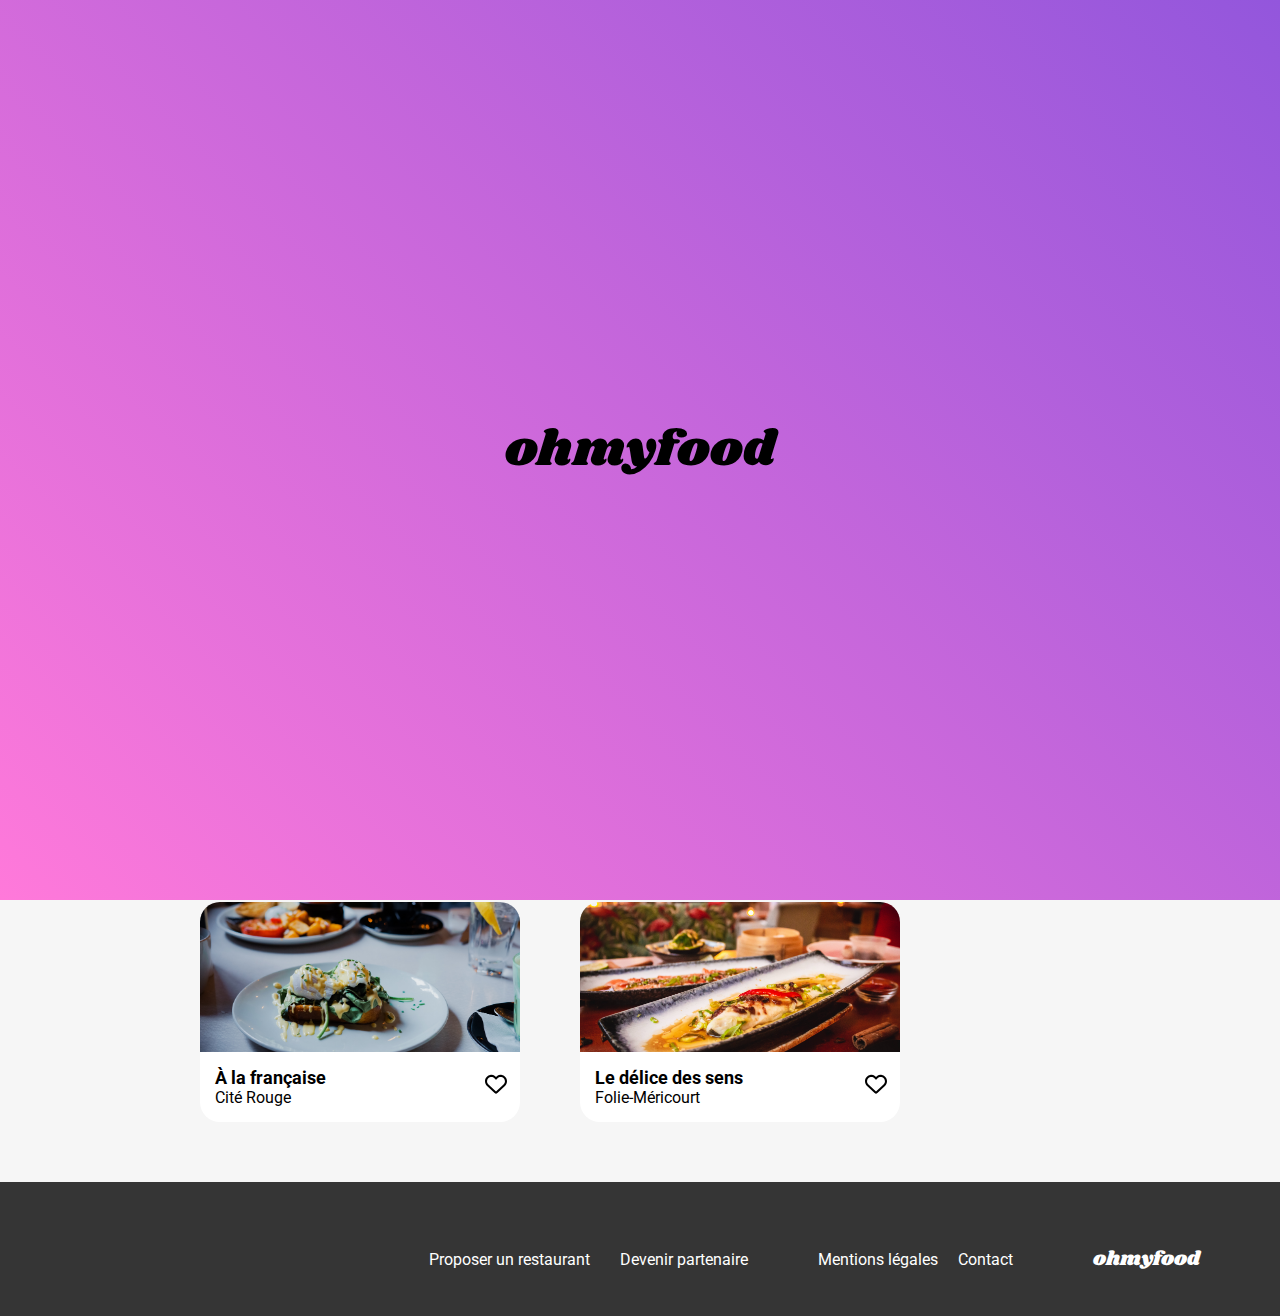
==== commit e796a66d: "correction of titles and alignment of items" ====
--- a/index.html
+++ b/index.html
@@ -47,7 +47,7 @@
         <p class="img-new">Nouveau</p>
         <img src="assets/images/restaurants/jay-wennington-N_Y88TWmGwA-unsplash.jpg" alt="Entrée du restaurant La palette du gôut" class="img-card">
         <div class="content-card">
-          <h3 class="h3-card">La palette du gôut</h3>
+          <h2 class="h2-card">La palette du gôut</h2>
           <p class="p-card">Ménilmontant</p>
           <div class="icon-container-index">
             <svg class="icon-index icon1" xmlns="http://www.w3.org/2000/svg" viewBox="0 0 512 512" width="22" height="22">
@@ -69,7 +69,7 @@
         <p class="img-new">Nouveau</p>
         <img src="assets/images/restaurants/stil-u2Lp8tXIcjw-unsplash.jpg" alt="Plat du restaurant La note enchantée" class="img-card">
         <div class="content-card">
-          <h3 class="h3-card">La note enchantée</h3>
+          <h2 class="h2-card">La note enchantée</h2>
           <p class="p-card">Charonne</p>
           <div class="icon-container-index">
             <svg class="icon-index icon1" xmlns="http://www.w3.org/2000/svg" viewBox="0 0 512 512" width="22" height="22">
@@ -90,7 +90,7 @@
       <a href="pages/a_la_française.html" class="restaurants-card" title="À la française">
         <img src="assets/images/restaurants/toa-heftiba-DQKerTsQwi0-unsplash.jpg" alt="Entrée du restaurant, À la française" class="img-card">
         <div class="content-card">
-          <h3 class="h3-card">À la française</h3>
+          <h2 class="h2-card">À la française</h2>
           <p class="p-card">Cité Rouge</p>
           <div class="icon-container-index">
             <svg class="icon-index icon1" xmlns="http://www.w3.org/2000/svg" viewBox="0 0 512 512" width="22" height="22">
@@ -111,7 +111,7 @@
       <a href="pages/le_delice_des_sens.html" class="restaurants-card" title="Le délice des sens">
         <img src="assets/images/restaurants/louis-hansel-shotsoflouis-qNBGVyOCY8Q-unsplash.jpg" alt="Plat du restaurant Le délice des sens" class="img-card">
         <div class="content-card">
-          <h3 class="h3-card">Le délice des sens</h3>
+          <h2 class="h2-card">Le délice des sens</h2>
           <p class="p-card">Folie-Méricourt</p>
           <div class="icon-container-index">
             <svg class="icon-index icon1" xmlns="http://www.w3.org/2000/svg" viewBox="0 0 512 512" width="22" height="22">
--- a/assets/main.css
+++ b/assets/main.css
@@ -8,14 +8,6 @@
 h1 {
   font-size: 24px;
   font-weight: 700;
-}
-
-h2 {
-  font-family: shrikhand;
-  font-weight: 400;
-  font-size: 25px;
-  padding-top: 30px;
-  margin-bottom: -12px;
 }
 
 header {
@@ -160,6 +152,9 @@
   -webkit-box-direction: normal;
       -ms-flex-direction: column;
           flex-direction: column;
+  -webkit-box-align: center;
+      -ms-flex-align: center;
+          align-items: center;
   padding-top: 15px;
   gap: 20px;
 }
@@ -271,8 +266,10 @@
   padding-left: 15px;
   background-color: #ffffff;
   border-radius: 0px 0px 20px 20px;
-}
-.restaurants-section .content-card .h3-card {
+  height: 70px;
+}
+.restaurants-section .content-card .h2-card {
+  font-size: 18px;
   margin-bottom: 0px;
 }
 .restaurants-section .content-card .p-card {
@@ -321,6 +318,9 @@
   -webkit-box-direction: normal;
       -ms-flex-direction: column;
           flex-direction: column;
+  -webkit-box-align: center;
+      -ms-flex-align: center;
+          align-items: center;
   gap: 20px;
 }
 @media (min-width: 1024px) {
@@ -459,8 +459,15 @@
     margin-top: -50px;
   }
 }
+.menu-section .menu-h1 {
+  font-family: shrikhand;
+  font-weight: 400;
+  font-size: 25px;
+  padding-top: 30px;
+  margin-bottom: -12px;
+}
 @media (min-width: 1440px) {
-  .menu-section .h2-active {
+  .menu-section .menu-h1-active {
     -webkit-box-pack: center;
         -ms-flex-pack: center;
             justify-content: center;
@@ -495,7 +502,7 @@
 .menu-section .icon_like-container-menu:hover .icon2 {
   opacity: 0;
 }
-.menu-section .h3-menu {
+.menu-section .h2-menu {
   font-weight: 300;
   font-size: 16px;
   border-bottom: 3px #99E2D0 solid;
